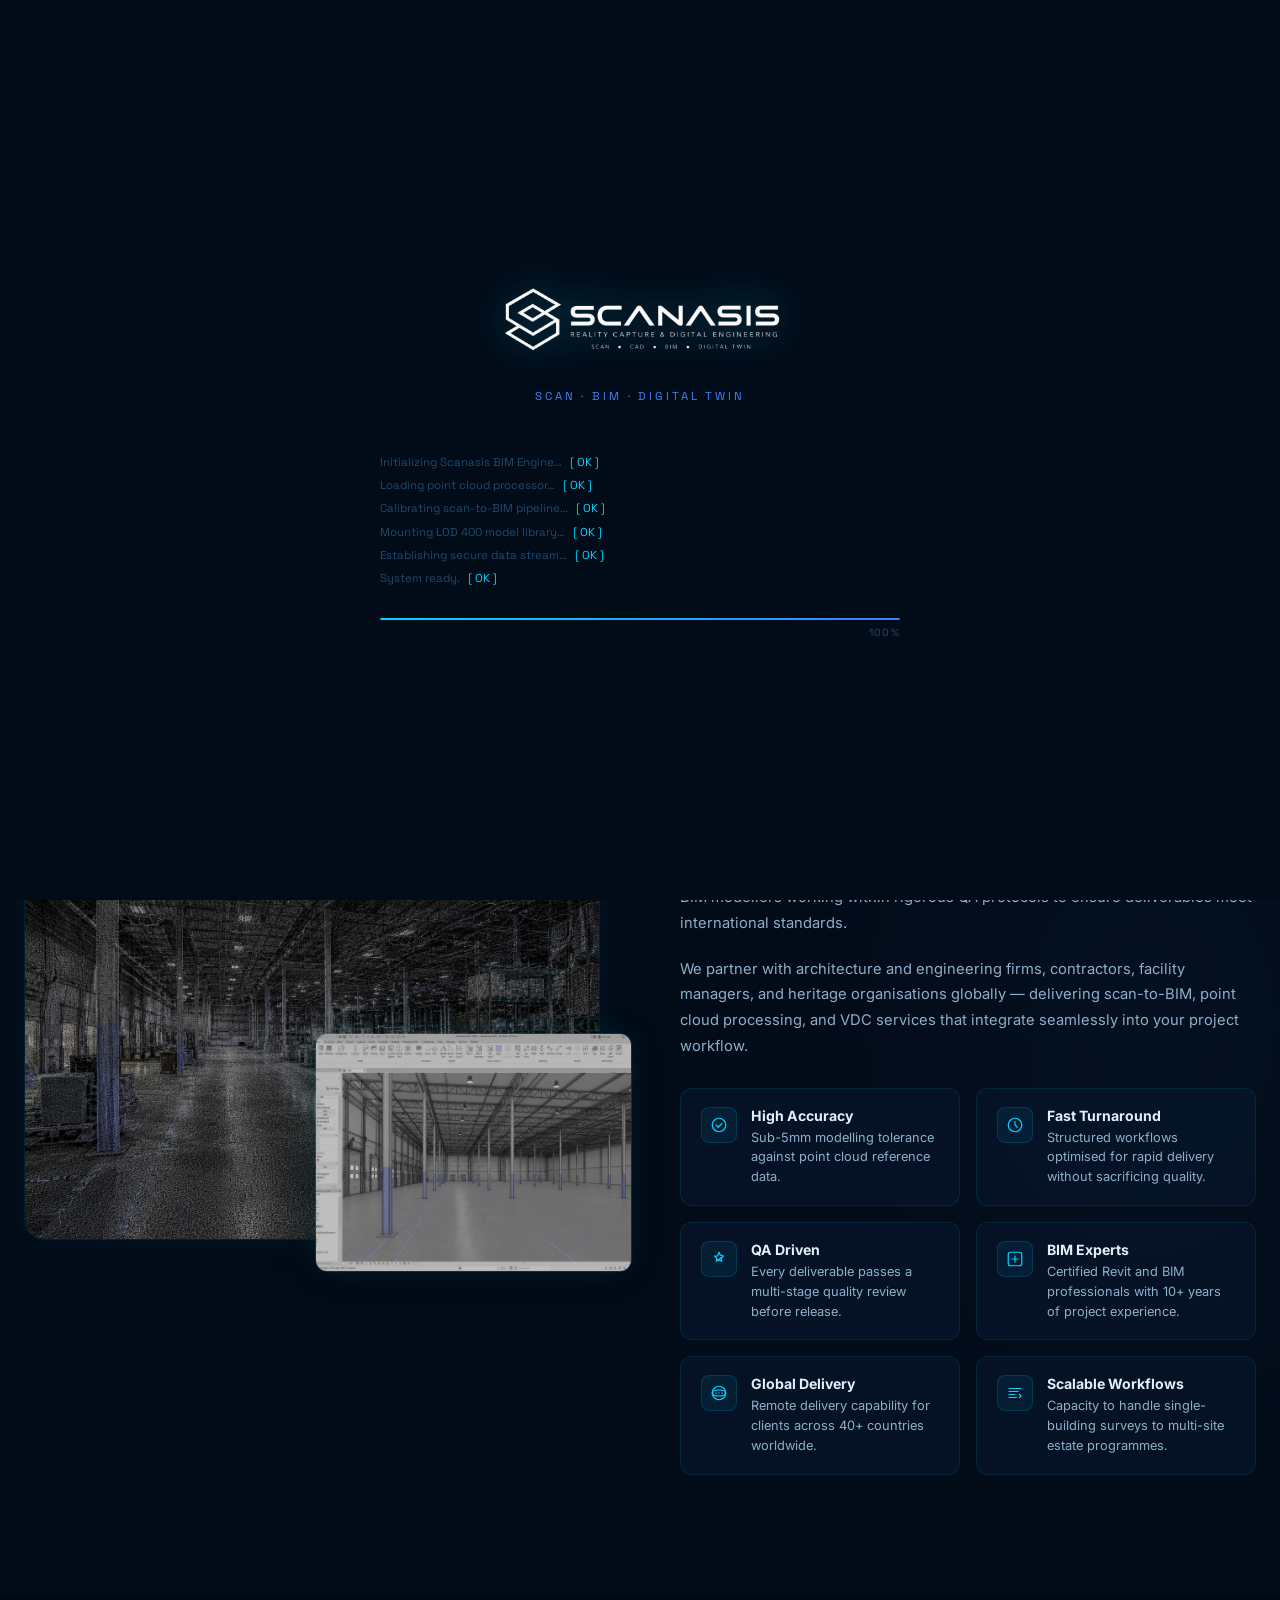
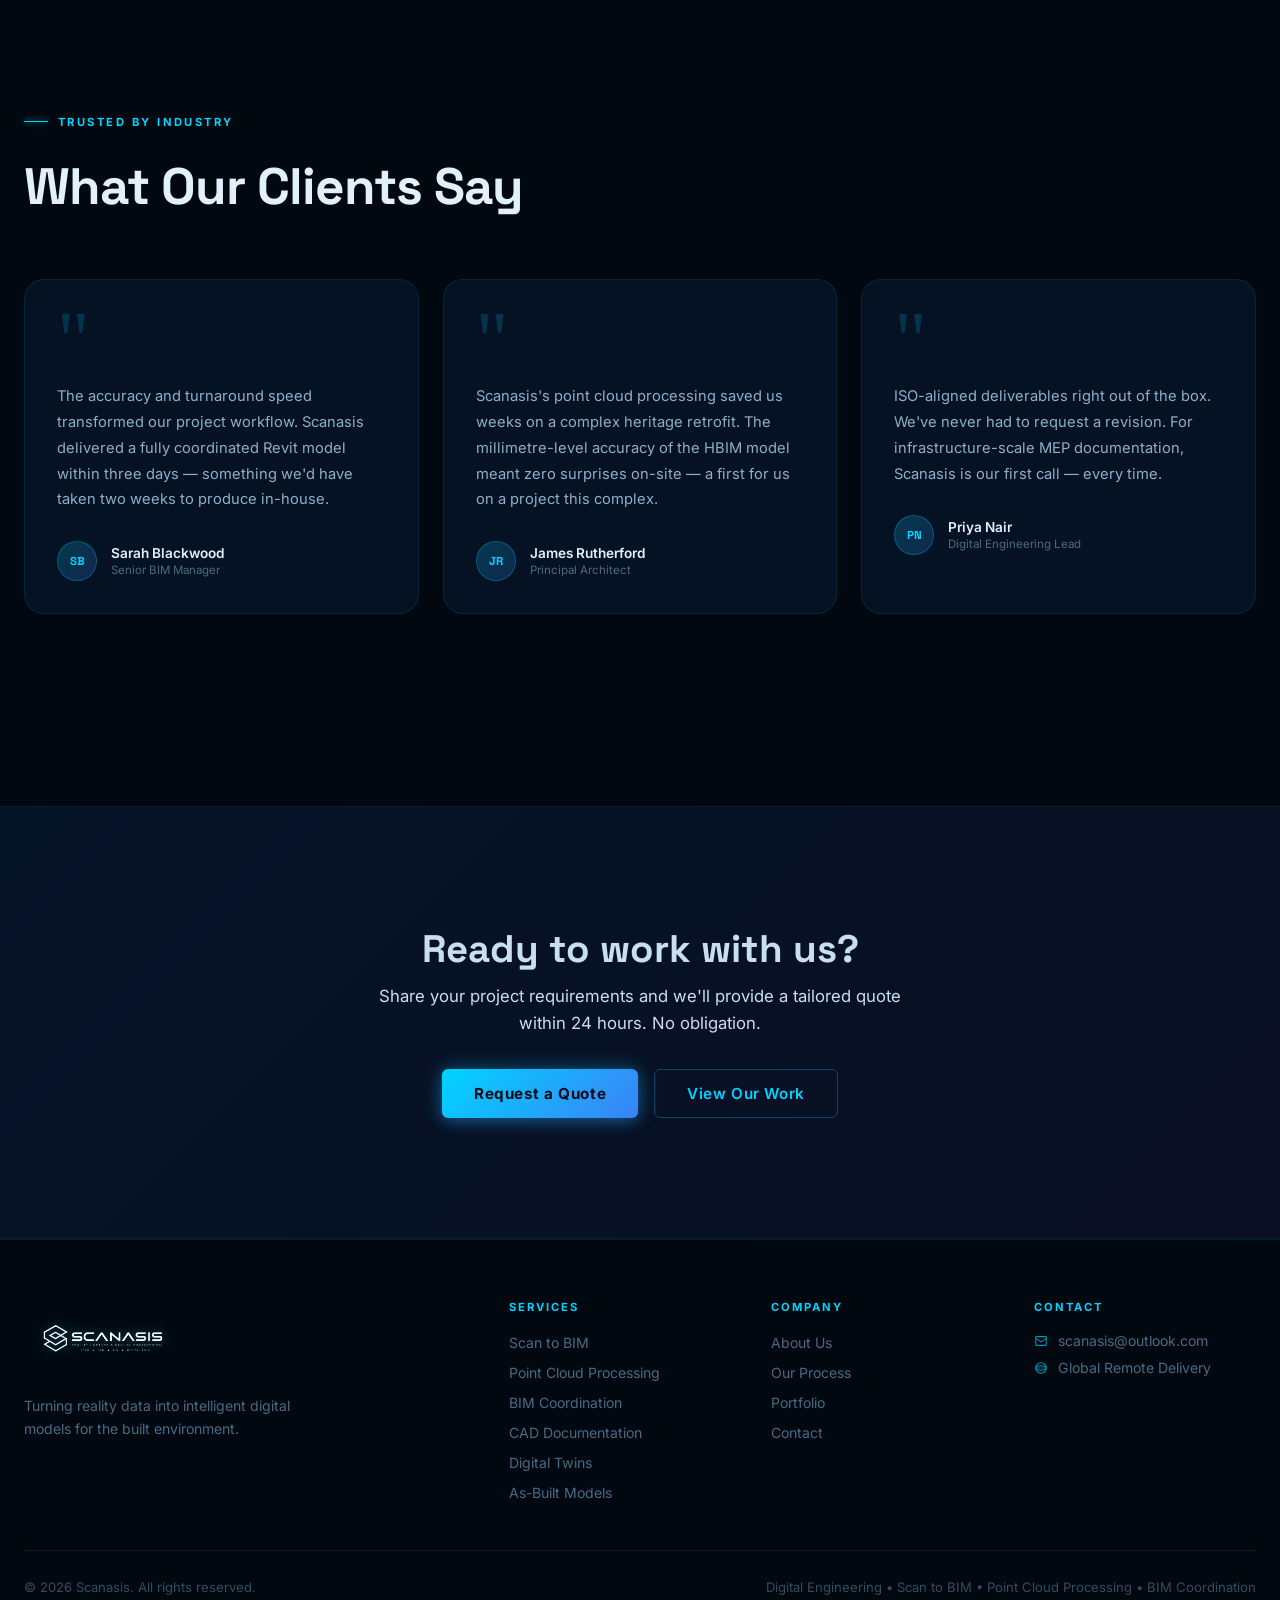
==== about.html @ 8cde8c89 "Add files via upload" ====
<!DOCTYPE html>
<html lang="en">
<head>
  <meta charset="UTF-8" />
  <meta name="viewport" content="width=device-width, initial-scale=1.0" />
  <title>Scanasis | About Us</title>
  <meta name="description" content="Learn about Scanasis — specialists in converting real-world conditions into intelligent digital models using structured BIM workflows and quality-controlled delivery." />
  <meta name="author" content="Scanasis" />
  <meta name="robots" content="index, follow" />
  <link rel="preconnect" href="https://fonts.googleapis.com" />
  <link rel="preconnect" href="https://fonts.gstatic.com" crossorigin />
  <link href="https://fonts.googleapis.com/css2?family=Inter:wght@300;400;500;600;700;800;900&family=Space+Grotesk:wght@400;500;600;700&display=swap" rel="stylesheet" />
  <link rel="stylesheet" href="style.css" />
  <link rel="icon" href="data:image/svg+xml,<svg xmlns='http://www.w3.org/2000/svg' viewBox='0 0 32 32'><rect width='32' height='32' rx='6' fill='%230c1929'/><text y='22' x='4' font-size='18' fill='%233b82f6'>S</text></svg>" />
</head>
<body>

  <nav class="nav" id="nav" role="navigation" aria-label="Main navigation">
    <div class="nav-inner">
      <a href="index.html" class="nav-logo" aria-label="Scanasis Home">
        <img src="assets/scanasis-logo.png" alt="Scanasis Logo" class="nav-logo-img" />
      </a>
      <ul class="nav-links" role="list">
        <li><a href="index.html" class="nav-link">Home</a></li>
        <li><a href="services.html" class="nav-link">Services</a></li>
        <li><a href="portfolio.html" class="nav-link">Portfolio</a></li>
        <li><a href="about.html" class="nav-link" aria-current="page">About</a></li>
        <li><a href="contact.html" class="nav-link">Contact</a></li>
      </ul>
      <a href="contact.html" class="nav-cta btn btn-primary">Request a Quote</a>
      <button class="nav-toggle" id="navToggle" aria-label="Toggle navigation" aria-expanded="false">
        <span class="hamburger-line"></span>
        <span class="hamburger-line"></span>
        <span class="hamburger-line"></span>
      </button>
    </div>
    <div class="nav-mobile" id="navMobile" aria-hidden="true">
      <ul role="list">
        <li><a href="index.html" class="nav-mobile-link">Home</a></li>
        <li><a href="services.html" class="nav-mobile-link">Services</a></li>
        <li><a href="portfolio.html" class="nav-mobile-link">Portfolio</a></li>
        <li><a href="about.html" class="nav-mobile-link">About</a></li>
        <li><a href="contact.html" class="nav-mobile-link">Contact</a></li>
      </ul>
      <a href="contact.html" class="btn btn-primary nav-mobile-cta">Request a Quote</a>
    </div>
  </nav>

  <section class="page-hero" aria-label="About page hero">
    <div class="container">
      <nav class="page-breadcrumb" aria-label="Breadcrumb">
        <a href="index.html">Home</a>
        <span class="page-breadcrumb-sep" aria-hidden="true">›</span>
        <span>About</span>
      </nav>
      <p class="page-hero-tag">Who We Are</p>
      <h1 class="page-hero-title">Specialists in Converting Reality into Intelligent Data</h1>
      <p class="page-hero-desc">Founded by digital engineering professionals committed to accuracy, quality, and precision BIM delivery at every scale.</p>
    </div>
  </section>

  <section id="about" class="section about-section" aria-label="About Scanasis">
    <div class="container about-container">
      <div class="about-visual reveal-left">
        <div class="about-img-primary-wrap">
          <img src="assets/bim-model.jpg" alt="BIM model created by Scanasis" class="about-img-primary" loading="lazy" />
        </div>
        <div class="about-img-secondary-wrap">
          <img src="assets/point-cloud.jpg" alt="Point cloud processing" class="about-img-secondary" loading="lazy" />
        </div>
        <div class="about-stat-badge">
          <span class="about-stat-num">ISO</span>
          <span class="about-stat-txt">19650 Aligned</span>
        </div>
      </div>

      <div class="about-content reveal-right">
        <p class="section-tag">Our Story</p>
        <h2 class="section-title about-title">Built on Precision, Driven by Quality</h2>
        <p class="about-lead">
          Scanasis specialises in converting real-world conditions into intelligent digital models using structured BIM workflows and quality-controlled delivery — from measured building surveys to full digital twin creation.
        </p>
        <p class="about-body">
          Founded by digital engineering professionals, we combine deep technical expertise with a relentless focus on accuracy. Every project is handled by trained BIM modellers working within rigorous QA protocols to ensure deliverables meet international standards.
        </p>
        <p class="about-body">
          We partner with architecture and engineering firms, contractors, facility managers, and heritage organisations globally — delivering scan-to-BIM, point cloud processing, and VDC services that integrate seamlessly into your project workflow.
        </p>

        <div class="why-grid">

          <div class="why-card reveal-card" data-delay="0">
            <div class="why-icon" aria-hidden="true">
              <svg viewBox="0 0 24 24" fill="none" xmlns="http://www.w3.org/2000/svg">
                <circle cx="12" cy="12" r="9" stroke="currentColor" stroke-width="1.6"/>
                <path d="M8 12l3 3 5-5" stroke="currentColor" stroke-width="1.6" stroke-linecap="round" stroke-linejoin="round"/>
              </svg>
            </div>
            <div>
              <h4 class="why-title">High Accuracy</h4>
              <p class="why-desc">Sub-5mm modelling tolerance against point cloud reference data.</p>
            </div>
          </div>

          <div class="why-card reveal-card" data-delay="60">
            <div class="why-icon" aria-hidden="true">
              <svg viewBox="0 0 24 24" fill="none" xmlns="http://www.w3.org/2000/svg">
                <circle cx="12" cy="12" r="9" stroke="currentColor" stroke-width="1.6"/>
                <path d="M12 7v5l3 3" stroke="currentColor" stroke-width="1.6" stroke-linecap="round"/>
              </svg>
            </div>
            <div>
              <h4 class="why-title">Fast Turnaround</h4>
              <p class="why-desc">Structured workflows optimised for rapid delivery without sacrificing quality.</p>
            </div>
          </div>

          <div class="why-card reveal-card" data-delay="120">
            <div class="why-icon" aria-hidden="true">
              <svg viewBox="0 0 24 24" fill="none" xmlns="http://www.w3.org/2000/svg">
                <path d="M9 12l2 2 4-4" stroke="currentColor" stroke-width="1.6" stroke-linecap="round" stroke-linejoin="round"/>
                <path d="M12 3l1.9 3.9L18 8l-3 2.9.7 4.1L12 13l-3.7 2 .7-4.1L6 8l4.1-.1L12 3z" stroke="currentColor" stroke-width="1.6" stroke-linejoin="round"/>
              </svg>
            </div>
            <div>
              <h4 class="why-title">QA Driven</h4>
              <p class="why-desc">Every deliverable passes a multi-stage quality review before release.</p>
            </div>
          </div>

          <div class="why-card reveal-card" data-delay="0">
            <div class="why-icon" aria-hidden="true">
              <svg viewBox="0 0 24 24" fill="none" xmlns="http://www.w3.org/2000/svg">
                <rect x="3" y="3" width="18" height="18" rx="3" stroke="currentColor" stroke-width="1.6"/>
                <path d="M8 12h8M12 8v8" stroke="currentColor" stroke-width="1.6" stroke-linecap="round"/>
              </svg>
            </div>
            <div>
              <h4 class="why-title">BIM Experts</h4>
              <p class="why-desc">Certified Revit and BIM professionals with 10+ years of project experience.</p>
            </div>
          </div>

          <div class="why-card reveal-card" data-delay="60">
            <div class="why-icon" aria-hidden="true">
              <svg viewBox="0 0 24 24" fill="none" xmlns="http://www.w3.org/2000/svg">
                <circle cx="12" cy="12" r="9" stroke="currentColor" stroke-width="1.6"/>
                <ellipse cx="12" cy="12" rx="9" ry="4" stroke="currentColor" stroke-width="1.6"/>
                <path d="M3 12h18" stroke="currentColor" stroke-width="1.6" stroke-dasharray="2 2"/>
              </svg>
            </div>
            <div>
              <h4 class="why-title">Global Delivery</h4>
              <p class="why-desc">Remote delivery capability for clients across 40+ countries worldwide.</p>
            </div>
          </div>

          <div class="why-card reveal-card" data-delay="120">
            <div class="why-icon" aria-hidden="true">
              <svg viewBox="0 0 24 24" fill="none" xmlns="http://www.w3.org/2000/svg">
                <path d="M4 6h16M4 10h12M4 14h8M4 18h10" stroke="currentColor" stroke-width="1.6" stroke-linecap="round"/>
                <path d="M18 14l2 2-2 2" stroke="currentColor" stroke-width="1.6" stroke-linecap="round" stroke-linejoin="round"/>
              </svg>
            </div>
            <div>
              <h4 class="why-title">Scalable Workflows</h4>
              <p class="why-desc">Capacity to handle single-building surveys to multi-site estate programmes.</p>
            </div>
          </div>

        </div>
      </div>
    </div>
  </section>

  <section class="section testimonials-section" aria-label="Client Testimonials">
    <div class="container">
      <div class="section-header reveal-up">
        <p class="section-tag">Trusted by Industry</p>
        <h2 class="section-title">What Our Clients Say</h2>
      </div>

      <div class="testimonials-wrap reveal-up" data-delay="80">
        <div class="testimonials-track" id="testimonialsTrack">

          <div class="tcard">
            <div class="tcard-quote" aria-hidden="true">"</div>
            <p class="tcard-text">The accuracy and turnaround speed transformed our project workflow. Scanasis delivered a fully coordinated Revit model within three days — something we'd have taken two weeks to produce in-house.</p>
            <div class="tcard-author">
              <div class="tcard-avatar">SB</div>
              <div>
                <p class="tcard-name">Sarah Blackwood</p>
                <p class="tcard-role">Senior BIM Manager</p>
              </div>
            </div>
          </div>

          <div class="tcard">
            <div class="tcard-quote" aria-hidden="true">"</div>
            <p class="tcard-text">Scanasis's point cloud processing saved us weeks on a complex heritage retrofit. The millimetre-level accuracy of the HBIM model meant zero surprises on-site — a first for us on a project this complex.</p>
            <div class="tcard-author">
              <div class="tcard-avatar">JR</div>
              <div>
                <p class="tcard-name">James Rutherford</p>
                <p class="tcard-role">Principal Architect</p>
              </div>
            </div>
          </div>

          <div class="tcard">
            <div class="tcard-quote" aria-hidden="true">"</div>
            <p class="tcard-text">ISO-aligned deliverables right out of the box. We've never had to request a revision. For infrastructure-scale MEP documentation, Scanasis is our first call — every time.</p>
            <div class="tcard-author">
              <div class="tcard-avatar">PN</div>
              <div>
                <p class="tcard-name">Priya Nair</p>
                <p class="tcard-role">Digital Engineering Lead</p>
              </div>
            </div>
          </div>

        </div>

        <div class="testimonials-nav" role="group" aria-label="Testimonial navigation">
          <button class="tcard-prev" id="tcardPrev" aria-label="Previous testimonial">
            <svg viewBox="0 0 24 24" fill="none" xmlns="http://www.w3.org/2000/svg" aria-hidden="true"><path d="M15 18l-6-6 6-6" stroke="currentColor" stroke-width="1.8" stroke-linecap="round"/></svg>
          </button>
          <div class="testimonials-dots">
            <button class="tdot active" data-i="0" aria-label="Testimonial 1"></button>
            <button class="tdot" data-i="1" aria-label="Testimonial 2"></button>
            <button class="tdot" data-i="2" aria-label="Testimonial 3"></button>
          </div>
          <button class="tcard-next" id="tcardNext" aria-label="Next testimonial">
            <svg viewBox="0 0 24 24" fill="none" xmlns="http://www.w3.org/2000/svg" aria-hidden="true"><path d="M9 18l6-6-6-6" stroke="currentColor" stroke-width="1.8" stroke-linecap="round"/></svg>
          </button>
        </div>
      </div>
    </div>
  </section>

  <section class="section cta-section" aria-label="Get in Touch">
    <div class="container">
      <div class="cta-content reveal-up">
        <h2 class="cta-headline">Ready to work with us?</h2>
        <p class="cta-sub">Share your project requirements and we'll provide a tailored quote within 24 hours. No obligation.</p>
        <div class="cta-actions">
          <a href="contact.html" class="btn btn-primary btn-lg">Request a Quote</a>
          <a href="portfolio.html" class="btn btn-ghost btn-lg">View Our Work</a>
        </div>
      </div>
    </div>
  </section>

  <footer class="footer" role="contentinfo">
    <div class="container footer-container">
      <div class="footer-top">
        <div class="footer-brand">
          <a href="index.html" class="footer-logo" aria-label="Scanasis Home">
            <img src="assets/scanasis-logo.png" alt="Scanasis" class="footer-logo-img" loading="lazy" />
          </a>
          <p class="footer-tagline">Turning reality data into intelligent digital models for the built environment.</p>
        </div>
        <div class="footer-col">
          <h4 class="footer-col-title">Services</h4>
          <ul class="footer-links" role="list">
            <li><a href="services.html" class="footer-link">Scan to BIM</a></li>
            <li><a href="services.html" class="footer-link">Point Cloud Processing</a></li>
            <li><a href="services.html" class="footer-link">BIM Coordination</a></li>
            <li><a href="services.html" class="footer-link">CAD Documentation</a></li>
            <li><a href="services.html" class="footer-link">Digital Twins</a></li>
            <li><a href="services.html" class="footer-link">As-Built Models</a></li>
          </ul>
        </div>
        <div class="footer-col">
          <h4 class="footer-col-title">Company</h4>
          <ul class="footer-links" role="list">
            <li><a href="about.html" class="footer-link">About Us</a></li>
            <li><a href="services.html" class="footer-link">Our Process</a></li>
            <li><a href="portfolio.html" class="footer-link">Portfolio</a></li>
            <li><a href="contact.html" class="footer-link">Contact</a></li>
          </ul>
        </div>
        <div class="footer-col">
          <h4 class="footer-col-title">Contact</h4>
          <ul class="footer-links footer-contact-list" role="list">
            <li>
              <svg viewBox="0 0 16 16" fill="none" xmlns="http://www.w3.org/2000/svg" aria-hidden="true">
                <path d="M2 4a1 1 0 011-1h10a1 1 0 011 1v8a1 1 0 01-1 1H3a1 1 0 01-1-1V4z" stroke="currentColor" stroke-width="1.2"/>
                <path d="M2 5l6 4 6-4" stroke="currentColor" stroke-width="1.2" stroke-linecap="round"/>
              </svg>
              <a href="mailto:scanasis@outlook.com" class="footer-link">scanasis@outlook.com</a>
            </li>
            <li>
              <svg viewBox="0 0 16 16" fill="none" xmlns="http://www.w3.org/2000/svg" aria-hidden="true">
                <circle cx="8" cy="8" r="6" stroke="currentColor" stroke-width="1.2"/>
                <ellipse cx="8" cy="8" rx="6" ry="2.5" stroke="currentColor" stroke-width="1.2"/>
                <path d="M2 8h12" stroke="currentColor" stroke-width="1.2" stroke-dasharray="1.5 1.5"/>
              </svg>
              Global Remote Delivery
            </li>
          </ul>
        </div>
      </div>
      <div class="footer-bottom">
        <p class="footer-copy">&copy; <span id="year"></span> Scanasis. All rights reserved.</p>
        <p class="footer-legal">Digital Engineering &bull; Scan to BIM &bull; Point Cloud Processing &bull; BIM Coordination</p>
      </div>
    </div>
  </footer>

  <script src="script.js"></script>
</body>
</html>
---- style.css ----
/* ================================================================
   SCANASIS — FUTURISTIC INTERFACE
   ================================================================ */

*, *::before, *::after { box-sizing: border-box; margin: 0; padding: 0; }

html { scroll-behavior: smooth; -webkit-font-smoothing: antialiased; cursor: none; }

body {
  font-family: 'Inter', system-ui, sans-serif;
  background: #020b18;
  color: #c8dff0;
  min-height: 100vh;
  overflow-x: hidden;
  cursor: none;
}

a, button { cursor: none; }

:root {
  --bg:          #020b18;
  --bg-deep:     #010810;
  --surface:     rgba(6, 20, 40, 0.85);
  --surface-2:   rgba(8, 28, 55, 0.7);
  --cyan:        #00d4ff;
  --cyan-dim:    rgba(0, 212, 255, 0.12);
  --cyan-glow:   rgba(0, 212, 255, 0.4);
  --blue:        #3b82f6;
  --blue-dim:    rgba(59, 130, 246, 0.15);
  --purple:      #a855f7;
  --text:        #e2f0fb;
  --text-soft:   #8fafc8;
  --muted:       #4a6a82;
  --line:        rgba(0, 212, 255, 0.1);
  --line-glow:   rgba(0, 212, 255, 0.3);
  --accent:      #00d4ff;
  --radius-sm:   6px;
  --radius:      12px;
  --radius-lg:   20px;
  --font-display: 'Space Grotesk', 'Inter', sans-serif;
  --font-body:    'Inter', system-ui, sans-serif;
  --nav-h:       72px;
  --section-v:   120px;
  --container:   1280px;
  --duration:    0.6s;
  --ease-out:    cubic-bezier(0.16, 1, 0.3, 1);
  --ease-spring: cubic-bezier(0.34, 1.56, 0.64, 1);
}

/* ─── CUSTOM CURSOR ─────────────────────────────────────────── */
#cursor-dot {
  position: fixed;
  top: 0; left: 0;
  width: 6px; height: 6px;
  background: var(--cyan);
  border-radius: 50%;
  pointer-events: none;
  z-index: 99999;
  transform: translate(-50%, -50%);
  box-shadow: 0 0 8px var(--cyan), 0 0 20px var(--cyan-glow);
  transition: width 0.2s, height 0.2s;
}

#cursor-ring {
  position: fixed;
  top: 0; left: 0;
  width: 36px; height: 36px;
  border: 1.5px solid rgba(0, 212, 255, 0.5);
  border-radius: 50%;
  pointer-events: none;
  z-index: 99998;
  transform: translate(-50%, -50%);
  transition: width 0.35s var(--ease-spring), height 0.35s var(--ease-spring), border-color 0.3s, background 0.3s;
}

body.cursor-hover #cursor-dot { width: 10px; height: 10px; }
body.cursor-hover #cursor-ring {
  width: 56px; height: 56px;
  border-color: var(--cyan);
  background: rgba(0,212,255,0.04);
}
body.cursor-click #cursor-ring { width: 24px; height: 24px; border-color: var(--cyan); }

/* ─── SCANLINES ─────────────────────────────────────────────── */
#scanlines {
  position: fixed;
  inset: 0;
  pointer-events: none;
  z-index: 9997;
  background: repeating-linear-gradient(0deg, transparent, transparent 2px, rgba(0,0,0,0.03) 2px, rgba(0,0,0,0.03) 4px);
  opacity: 0.6;
}

/* ─── GLOBAL BG CANVAS ──────────────────────────────────────── */
#bg-canvas {
  position: fixed;
  inset: 0;
  pointer-events: none;
  z-index: 0;
}

/* ─── CONTAINER ─────────────────────────────────────────────── */
.container {
  width: min(var(--container), 100% - 48px);
  margin-inline: auto;
  position: relative;
  z-index: 1;
}

/* ─── TYPOGRAPHY ────────────────────────────────────────────── */
.section-tag {
  font-size: 0.7rem;
  font-weight: 700;
  letter-spacing: 0.22em;
  text-transform: uppercase;
  color: var(--cyan);
  margin-bottom: 14px;
  display: flex;
  align-items: center;
  gap: 10px;
}

.section-tag::before {
  content: '';
  display: block;
  width: 24px; height: 1px;
  background: var(--cyan);
  box-shadow: 0 0 6px var(--cyan);
}

.section-title {
  font-family: var(--font-display);
  font-size: clamp(2rem, 4vw, 3.2rem);
  font-weight: 700;
  line-height: 1.1;
  color: var(--text);
  letter-spacing: -0.02em;
}

.section-desc {
  font-size: 1.05rem;
  color: var(--text-soft);
  line-height: 1.7;
  max-width: 600px;
}

.section-header {
  display: flex;
  flex-direction: column;
  gap: 16px;
  margin-bottom: 64px;
}

.gradient-text {
  background: linear-gradient(135deg, var(--cyan) 0%, var(--blue) 50%, var(--purple) 100%);
  -webkit-background-clip: text;
  -webkit-text-fill-color: transparent;
  background-clip: text;
  display: inline-block;
}

/* ─── BUTTONS ───────────────────────────────────────────────── */
.btn {
  display: inline-flex;
  align-items: center;
  gap: 8px;
  font-family: var(--font-body);
  font-size: 0.9rem;
  font-weight: 600;
  letter-spacing: 0.04em;
  border-radius: 6px;
  text-decoration: none;
  border: none;
  padding: 12px 24px;
  position: relative;
  overflow: hidden;
  transition: transform 0.2s var(--ease-spring), box-shadow 0.3s;
  will-change: transform;
}

.btn-lg { padding: 14px 32px; font-size: 0.95rem; }

.btn-primary {
  background: linear-gradient(135deg, var(--cyan) 0%, var(--blue) 100%);
  color: #020b18;
  font-weight: 700;
  box-shadow: 0 0 20px rgba(0,212,255,0.3), 0 4px 15px rgba(59,130,246,0.3);
}

.btn-primary:hover {
  box-shadow: 0 0 40px rgba(0,212,255,0.5), 0 8px 30px rgba(59,130,246,0.4);
  transform: translateY(-2px);
}

.btn-ghost {
  background: transparent;
  color: var(--cyan);
  border: 1px solid rgba(0,212,255,0.3);
}

.btn-ghost:hover {
  border-color: var(--cyan);
  box-shadow: 0 0 20px rgba(0,212,255,0.15), inset 0 0 20px rgba(0,212,255,0.05);
  transform: translateY(-2px);
}

.btn-icon {
  width: 16px; height: 16px;
  transition: transform 0.3s var(--ease-spring);
  flex-shrink: 0;
}
.btn:hover .btn-icon { transform: translateX(4px); }

/* ─── SECTION BASE ──────────────────────────────────────────── */
.section { padding-block: var(--section-v); position: relative; }

/* ─── NAVIGATION ────────────────────────────────────────────── */
.nav {
  position: fixed;
  top: 0; left: 0; right: 0;
  z-index: 1000;
  height: var(--nav-h);
  transition: background 0.4s, backdrop-filter 0.4s, border-color 0.4s;
  border-bottom: 1px solid transparent;
}

.nav.scrolled {
  background: rgba(2, 11, 24, 0.92);
  backdrop-filter: blur(20px) saturate(180%);
  border-bottom-color: var(--line);
  box-shadow: 0 0 30px rgba(0,212,255,0.04);
}

.nav-inner {
  display: flex;
  align-items: center;
  height: 100%;
  gap: 40px;
  padding-inline: 32px;
}

.nav-logo {
  display: flex;
  align-items: center;
  gap: 10px;
  text-decoration: none;
  flex-shrink: 0;
}

.nav-logo-img {
  width: 132px; height: 60px; object-fit: contain;
  filter: drop-shadow(0 0 8px var(--cyan-glow));
}

.nav-logo-text {
  font-family: var(--font-display);
  font-size: 1.15rem;
  font-weight: 700;
  color: var(--text);
  letter-spacing: 0.05em;
}

.nav-links { display: flex; list-style: none; gap: 4px; margin-left: auto; }

.nav-link {
  font-size: 0.85rem;
  font-weight: 500;
  color: var(--text-soft);
  text-decoration: none;
  padding: 6px 14px;
  border-radius: 4px;
  transition: color 0.2s;
  letter-spacing: 0.05em;
  position: relative;
}

.nav-link::after {
  content: '';
  position: absolute;
  bottom: 2px; left: 50%; right: 50%;
  height: 1px;
  background: var(--cyan);
  box-shadow: 0 0 6px var(--cyan);
  transition: left 0.3s var(--ease-out), right 0.3s var(--ease-out);
}

.nav-link:hover { color: var(--cyan); }
.nav-link:hover::after { left: 14px; right: 14px; }

.nav-cta { margin-left: 8px; }

.nav-toggle {
  display: none;
  flex-direction: column;
  gap: 5px;
  background: none;
  border: none;
  padding: 8px;
  margin-left: auto;
}

.hamburger-line {
  display: block;
  width: 22px; height: 2px;
  background: var(--cyan);
  box-shadow: 0 0 6px var(--cyan-glow);
  border-radius: 2px;
  transition: transform 0.3s, opacity 0.3s;
}

.nav-mobile {
  display: none;
  background: rgba(2,11,24,0.97);
  backdrop-filter: blur(20px);
  border-bottom: 1px solid var(--line);
  padding: 20px 32px;
}

.nav-mobile ul { list-style: none; display: flex; flex-direction: column; gap: 4px; }

.nav-mobile-link {
  display: block;
  padding: 12px 16px;
  color: var(--text-soft);
  text-decoration: none;
  font-size: 0.95rem;
  border-radius: 6px;
  transition: color 0.2s, background 0.2s;
}

.nav-mobile-link:hover { color: var(--cyan); background: var(--cyan-dim); }
.nav-mobile-cta { width: 100%; justify-content: center; margin-top: 12px; }

/* ─── HERO ──────────────────────────────────────────────────── */
.hero {
  min-height: 100vh;
  display: flex;
  align-items: center;
  position: relative;
  overflow: hidden;
  padding-top: var(--nav-h);
}

.hero-bg {
  position: absolute;
  inset: -10%;
  background-image: url('assets/bim-hero.jpg');
  background-size: cover;
  background-position: center;
  will-change: transform;
  transform-origin: center center;
}

.hero-overlay {
  position: absolute;
  inset: 0;
  background:
    radial-gradient(ellipse 80% 60% at 60% 40%, rgba(0,212,255,0.05) 0%, transparent 70%),
    linear-gradient(160deg, rgba(2,11,24,0.8) 0%, rgba(2,11,24,0.55) 40%, rgba(2,11,24,0.88) 100%);
}

.hero-grid {
  position: absolute;
  inset: 0;
  background-image:
    linear-gradient(rgba(0,212,255,0.05) 1px, transparent 1px),
    linear-gradient(90deg, rgba(0,212,255,0.05) 1px, transparent 1px);
  background-size: 60px 60px;
  mask-image: radial-gradient(ellipse 100% 80% at 50% 50%, black 40%, transparent 100%);
  animation: gridPulse 5s ease-in-out infinite;
}

@keyframes gridPulse {
  0%, 100% { opacity: 0.4; }
  50% { opacity: 0.9; }
}

.hero-container {
  position: relative;
  z-index: 2;
  padding-block: 80px;
  max-width: 800px;
}

.hero-badge {
  display: inline-flex;
  align-items: center;
  gap: 8px;
  font-size: 0.72rem;
  font-weight: 700;
  letter-spacing: 0.18em;
  text-transform: uppercase;
  color: var(--cyan);
  border: 1px solid rgba(0,212,255,0.3);
  border-radius: 100px;
  padding: 6px 16px;
  background: rgba(0,212,255,0.05);
  backdrop-filter: blur(8px);
  margin-bottom: 28px;
}

.badge-dot {
  width: 6px; height: 6px;
  background: var(--cyan);
  border-radius: 50%;
  box-shadow: 0 0 8px var(--cyan);
  animation: badgePulse 2s ease-in-out infinite;
}

@keyframes badgePulse {
  0%, 100% { opacity: 1; transform: scale(1); }
  50% { opacity: 0.4; transform: scale(0.7); }
}

.hero-headline {
  font-family: var(--font-display);
  font-size: clamp(2.8rem, 6vw, 5rem);
  font-weight: 800;
  line-height: 1.05;
  letter-spacing: -0.03em;
  color: var(--text);
  margin-bottom: 24px;
}

.hero-sub {
  font-size: 1.1rem;
  color: var(--text-soft);
  line-height: 1.7;
  max-width: 560px;
  margin-bottom: 40px;
}

.hero-ctas { display: flex; gap: 16px; flex-wrap: wrap; margin-bottom: 64px; }

.hero-stats { display: flex; gap: 40px; align-items: center; }

.hero-stat { display: flex; flex-direction: column; gap: 4px; }

.stat-number {
  font-family: var(--font-display);
  font-size: 2rem;
  font-weight: 800;
  color: var(--cyan);
  text-shadow: 0 0 20px var(--cyan-glow);
  letter-spacing: -0.02em;
}

.stat-label {
  font-size: 0.75rem;
  color: var(--text-soft);
  letter-spacing: 0.1em;
  text-transform: uppercase;
}

.hero-stat-divider {
  width: 1px; height: 40px;
  background: linear-gradient(to bottom, transparent, var(--line-glow), transparent);
}

.scroll-indicator { position: absolute; bottom: 40px; left: 50%; transform: translateX(-50%); z-index: 2; }

.scroll-line {
  display: block;
  width: 1px; height: 60px;
  background: linear-gradient(to bottom, var(--cyan), transparent);
  margin: 0 auto;
  animation: scrollPulse 2s ease-in-out infinite;
}

@keyframes scrollPulse {
  0% { opacity: 0; transform: scaleY(0); transform-origin: top; }
  50% { opacity: 1; transform: scaleY(1); }
  100% { opacity: 0; transform: scaleY(1); transform-origin: bottom; }
}

/* ─── SERVICES ──────────────────────────────────────────────── */
.services-section { background: var(--bg); }

.services-section::before {
  content: '';
  position: absolute;
  inset: 0;
  background-image:
    linear-gradient(rgba(0,212,255,0.025) 1px, transparent 1px),
    linear-gradient(90deg, rgba(0,212,255,0.025) 1px, transparent 1px);
  background-size: 40px 40px;
  pointer-events: none;
}

.services-grid {
  display: grid;
  grid-template-columns: repeat(3, 1fr);
  gap: 20px;
}

/* ── Image Tile Card ── */
.service-card {
  position: relative;
  overflow: hidden;
  border-radius: var(--radius-lg);
  min-height: 300px;
  border: 1px solid rgba(0,212,255,0.1);
  transition: border-color 0.4s, box-shadow 0.4s;
  cursor: none;
}

.service-card:hover {
  border-color: rgba(0,212,255,0.35);
  box-shadow: 0 0 40px rgba(0,212,255,0.12), 0 16px 48px rgba(0,0,0,0.5);
}

/* Photo background layer */
.tile-img-bg {
  position: absolute;
  inset: 0;
  background-image: var(--tile-img);
  background-size: cover;
  background-position: center;
  transition: transform 0.8s var(--ease-out), filter 0.6s;
  filter: brightness(0.45) saturate(0.6) hue-rotate(170deg);
}

.service-card:hover .tile-img-bg {
  transform: scale(1.07);
  filter: brightness(0.6) saturate(0.85) hue-rotate(170deg);
}

/* Gradient overlay — deep at bottom, fades to transparent at top */
.tile-overlay {
  position: absolute;
  inset: 0;
  background:
    linear-gradient(to top,
      rgba(2,11,24,0.98) 0%,
      rgba(2,11,24,0.75) 38%,
      rgba(2,11,24,0.25) 68%,
      rgba(2,11,24,0.05) 100%);
  z-index: 1;
}

/* Cyan edge glow on hover */
.tile-overlay::after {
  content: '';
  position: absolute;
  inset: 0;
  opacity: 0;
  border-radius: inherit;
  background: radial-gradient(circle at var(--mx,50%) var(--my,50%), rgba(0,212,255,0.1), transparent 60%);
  transition: opacity 0.4s;
}

.service-card:hover .tile-overlay::after { opacity: 1; }

/* Card content sits above overlay */
.service-card-inner {
  position: relative;
  z-index: 2;
  padding: 28px 28px 28px;
  height: 100%;
  min-height: 300px;
  display: flex;
  flex-direction: column;
  justify-content: space-between;
}

/* Icon at the top */
.service-tile-top { display: flex; align-items: flex-start; }

/* Title + reveal at the bottom */
.service-tile-bottom { display: flex; flex-direction: column; gap: 10px; }

.service-icon-wrap {
  width: 46px; height: 46px;
  border-radius: 10px;
  background: rgba(2,11,24,0.6);
  border: 1px solid rgba(0,212,255,0.3);
  backdrop-filter: blur(8px);
  display: flex;
  align-items: center;
  justify-content: center;
  transition: background 0.3s, border-color 0.3s, box-shadow 0.3s;
  flex-shrink: 0;
}

.service-card:hover .service-icon-wrap {
  background: rgba(0,212,255,0.15);
  border-color: var(--cyan);
  box-shadow: 0 0 20px rgba(0,212,255,0.3);
}

.service-icon {
  width: 24px; height: 24px;
  color: var(--cyan);
  transition: transform 0.4s var(--ease-spring);
}

.service-card:hover .service-icon { transform: scale(1.15) rotate(5deg); }

.service-title {
  font-family: var(--font-display);
  font-size: 1.08rem;
  font-weight: 700;
  color: #fff;
  text-shadow: 0 2px 12px rgba(0,0,0,0.8);
  transition: color 0.3s;
  line-height: 1.25;
}

.service-card:hover .service-title { color: var(--cyan); }

/* Description + tags slide up on hover */
.service-tile-reveal {
  overflow: hidden;
  max-height: 0;
  opacity: 0;
  transition: max-height 0.45s var(--ease-out), opacity 0.35s ease;
  display: flex;
  flex-direction: column;
  gap: 10px;
}

.service-card:hover .service-tile-reveal {
  max-height: 180px;
  opacity: 1;
}

.service-desc {
  font-size: 0.84rem;
  color: rgba(200,224,240,0.88);
  line-height: 1.65;
}

.service-tags { display: flex; gap: 7px; flex-wrap: wrap; }

.tag {
  font-size: 0.68rem;
  font-weight: 600;
  letter-spacing: 0.08em;
  padding: 3px 10px;
  border-radius: 100px;
  border: 1px solid rgba(0,212,255,0.3);
  color: var(--cyan);
  background: rgba(0,212,255,0.08);
  backdrop-filter: blur(4px);
  transition: background 0.3s, border-color 0.3s;
}

.service-card:hover .tag {
  border-color: rgba(0,212,255,0.5);
  background: rgba(0,212,255,0.15);
}

/* Wide VDC card spans full width */
.service-card-wide {
  grid-column: 1 / -1;
  min-height: 220px;
}

.service-card-wide .service-card-inner {
  flex-direction: row;
  align-items: center;
  gap: 40px;
  min-height: 220px;
}

.service-card-wide .service-tile-bottom {
  flex: 1;
}

.service-card-wide .service-tile-reveal {
  max-height: none;
  opacity: 1;
}

.service-card-wide .service-title {
  font-size: 1.3rem;
}

.service-vdc-content { flex: 1; }

/* ─── PROCESS ───────────────────────────────────────────────── */
.process-section { position: relative; overflow: hidden; }

.process-bg-img {
  position: absolute;
  inset: 0;
  background-image: url('assets/about-bg.jpg');
  background-size: cover;
  background-position: center;
  filter: brightness(0.12) saturate(0.3) hue-rotate(185deg);
}

.process-overlay {
  position: absolute;
  inset: 0;
  background:
    radial-gradient(ellipse 60% 80% at 10% 50%, rgba(0,212,255,0.07) 0%, transparent 60%),
    linear-gradient(160deg, rgba(2,11,24,0.94) 0%, rgba(2,11,24,0.82) 50%, rgba(2,11,24,0.96) 100%);
}

.process-container { position: relative; z-index: 1; }

.section-tag-light { color: var(--cyan); }
.section-title-light { color: var(--text); }
.section-desc-light { color: var(--text-soft); }

.process-steps { display: flex; flex-direction: column; gap: 0; max-width: 800px; }

.process-step {
  display: grid;
  grid-template-columns: 64px 2px 1fr;
  gap: 0 28px;
  position: relative;
}

.step-number-wrap {
  display: flex;
  align-items: flex-start;
  justify-content: flex-end;
  padding-top: 4px;
}

.step-number {
  font-family: var(--font-display);
  font-size: 0.72rem;
  font-weight: 800;
  color: var(--cyan);
  letter-spacing: 0.1em;
  text-shadow: 0 0 10px var(--cyan-glow);
  width: 36px; height: 36px;
  border-radius: 50%;
  border: 1px solid rgba(0,212,255,0.3);
  display: flex;
  align-items: center;
  justify-content: center;
  background: rgba(0,212,255,0.06);
  transition: background 0.3s, border-color 0.3s, box-shadow 0.3s;
  flex-shrink: 0;
}

.process-step:hover .step-number {
  background: rgba(0,212,255,0.15);
  border-color: var(--cyan);
  box-shadow: 0 0 20px rgba(0,212,255,0.35);
}

.step-connector {
  width: 2px;
  background: linear-gradient(to bottom, rgba(0,212,255,0.3), rgba(0,212,255,0.04));
  min-height: 100%;
}

.process-step-last .step-connector { background: none; }

.step-content { padding-bottom: 48px; padding-top: 4px; }

.step-title {
  font-family: var(--font-display);
  font-size: 1.1rem;
  font-weight: 700;
  color: var(--text);
  margin-bottom: 10px;
  transition: color 0.3s;
}

.process-step:hover .step-title { color: var(--cyan); }

.step-desc {
  font-size: 0.9rem;
  color: var(--text-soft);
  line-height: 1.7;
  margin-bottom: 14px;
}

.step-formats { list-style: none; display: flex; flex-direction: column; gap: 4px; }

.step-formats li {
  font-size: 0.78rem;
  color: var(--muted);
  letter-spacing: 0.06em;
  position: relative;
  padding-left: 14px;
}

.step-formats li::before { content: '›'; position: absolute; left: 0; color: var(--cyan); }

/* ─── INDUSTRIES ────────────────────────────────────────────── */
.industries-section { background: var(--bg-deep); position: relative; }

.industries-section::before {
  content: '';
  position: absolute;
  inset: 0;
  background: radial-gradient(ellipse 70% 50% at 50% 0%, rgba(0,212,255,0.04), transparent 70%);
  pointer-events: none;
}

.industries-feature {
  position: relative;
  border-radius: var(--radius-lg);
  overflow: hidden;
  margin-bottom: 48px;
  border: 1px solid var(--line);
  box-shadow: 0 0 40px rgba(0,212,255,0.04);
  transition: box-shadow 0.4s, border-color 0.4s;
}

.industries-feature:hover {
  border-color: rgba(0,212,255,0.2);
  box-shadow: 0 0 60px rgba(0,212,255,0.1);
}

.industries-img {
  width: 100%;
  aspect-ratio: 21/6;
  object-fit: cover;
  display: block;
  filter: saturate(0.4) brightness(0.65) hue-rotate(185deg);
  transition: filter 0.5s, transform 0.6s;
}

.industries-feature:hover .industries-img {
  filter: saturate(0.6) brightness(0.8) hue-rotate(185deg);
  transform: scale(1.025);
}

.industries-img-overlay {
  position: absolute;
  inset: 0;
  background: linear-gradient(to right, rgba(2,11,24,0.5) 0%, transparent 25%, transparent 75%, rgba(2,11,24,0.5) 100%);
  pointer-events: none;
}

.industries-grid {
  display: grid;
  grid-template-columns: repeat(4, 1fr);
  gap: 20px;
}

/* ── Industry Image Tile ── */
.industry-card {
  position: relative;
  overflow: hidden;
  border-radius: var(--radius);
  min-height: 230px;
  border: 1px solid rgba(0,212,255,0.1);
  transition: border-color 0.4s, box-shadow 0.4s, transform 0.35s var(--ease-out);
  cursor: none;
}

.industry-card:hover {
  border-color: rgba(0,212,255,0.35);
  box-shadow: 0 0 36px rgba(0,212,255,0.12), 0 14px 40px rgba(0,0,0,0.55);
  transform: translateY(-5px);
}

/* Trigger shared tile-img-bg zoom on hover */
.industry-card:hover .tile-img-bg {
  transform: scale(1.08);
  filter: brightness(0.6) saturate(0.85) hue-rotate(170deg);
}

.industry-card:hover .tile-overlay::after { opacity: 1; }

/* Inner layout identical to service tiles */
.industry-card .service-card-inner {
  min-height: 230px;
}

.industry-icon {
  width: 42px; height: 42px;
  border-radius: 10px;
  background: rgba(2,11,24,0.6);
  border: 1px solid rgba(0,212,255,0.3);
  backdrop-filter: blur(8px);
  display: flex;
  align-items: center;
  justify-content: center;
  color: var(--cyan);
  transition: all 0.3s;
  flex-shrink: 0;
}

.industry-card:hover .industry-icon {
  background: rgba(0,212,255,0.15);
  border-color: var(--cyan);
  box-shadow: 0 0 15px rgba(0,212,255,0.3);
}

.industry-icon svg { width: 20px; height: 20px; }

.industry-name {
  font-family: var(--font-display);
  font-size: 1rem;
  font-weight: 700;
  color: #fff;
  text-shadow: 0 2px 12px rgba(0,0,0,0.8);
  transition: color 0.3s;
  line-height: 1.25;
}

.industry-card:hover .industry-name { color: var(--cyan); }

.industry-desc {
  font-size: 0.8rem;
  color: rgba(200,224,240,0.85);
  line-height: 1.6;
}

/* ─── ABOUT ─────────────────────────────────────────────────── */
.about-section { background: var(--bg); position: relative; }

.about-section::before {
  content: '';
  position: absolute;
  right: 0; top: 0; bottom: 0;
  width: 50%;
  background: radial-gradient(ellipse 80% 60% at 80% 50%, rgba(59,130,246,0.04), transparent 70%);
  pointer-events: none;
}

.about-container {
  display: grid;
  grid-template-columns: 1fr 1fr;
  gap: 80px;
  align-items: center;
}

.about-visual { position: relative; }

.about-img-primary-wrap {
  border-radius: var(--radius-lg);
  overflow: hidden;
  border: 1px solid var(--line);
  position: relative;
  box-shadow: 0 0 40px rgba(0,212,255,0.05);
  transition: box-shadow 0.4s, border-color 0.4s;
}

.about-img-primary-wrap:hover {
  border-color: rgba(0,212,255,0.2);
  box-shadow: 0 0 60px rgba(0,212,255,0.1);
}

.about-img-primary {
  width: 100%;
  aspect-ratio: 4/3;
  object-fit: cover;
  display: block;
  filter: saturate(0.55) brightness(0.8) hue-rotate(185deg);
  transition: filter 0.5s, transform 0.5s;
}

.about-img-primary-wrap:hover .about-img-primary {
  filter: saturate(0.75) brightness(0.95) hue-rotate(185deg);
  transform: scale(1.03);
}

.about-img-secondary-wrap {
  position: absolute;
  bottom: -32px; right: -32px;
  width: 55%;
  border-radius: var(--radius);
  overflow: hidden;
  border: 1px solid rgba(0,212,255,0.2);
  box-shadow: 0 0 30px rgba(0,212,255,0.1), 0 16px 40px rgba(0,0,0,0.4);
  transition: all 0.4s;
}

.about-img-secondary-wrap:hover {
  border-color: var(--cyan);
  box-shadow: 0 0 50px rgba(0,212,255,0.2), 0 16px 60px rgba(0,0,0,0.5);
  transform: scale(1.03);
}

.about-img-secondary {
  width: 100%;
  aspect-ratio: 4/3;
  object-fit: cover;
  display: block;
  filter: saturate(0.45) brightness(0.75) hue-rotate(185deg);
}

.about-stat-badge {
  position: absolute;
  top: -20px; left: -20px;
  background: linear-gradient(135deg, rgba(0,212,255,0.14), rgba(59,130,246,0.08));
  border: 1px solid rgba(0,212,255,0.3);
  border-radius: 10px;
  padding: 14px 20px;
  display: flex;
  flex-direction: column;
  gap: 2px;
  backdrop-filter: blur(10px);
  box-shadow: 0 0 20px rgba(0,212,255,0.1);
}

.about-stat-num {
  font-family: var(--font-display);
  font-size: 1.4rem;
  font-weight: 800;
  color: var(--cyan);
  text-shadow: 0 0 10px var(--cyan-glow);
}

.about-stat-txt {
  font-size: 0.72rem;
  font-weight: 600;
  color: var(--text-soft);
  letter-spacing: 0.08em;
}

.about-content { display: flex; flex-direction: column; gap: 20px; }

.about-title { font-size: clamp(1.8rem, 3vw, 2.6rem); line-height: 1.15; }

.about-lead { font-size: 1.05rem; color: var(--text); line-height: 1.7; }

.about-body { font-size: 0.92rem; color: var(--text-soft); line-height: 1.75; }

.why-grid {
  display: grid;
  grid-template-columns: 1fr 1fr;
  gap: 16px;
  margin-top: 8px;
}

.why-card {
  display: flex;
  gap: 14px;
  align-items: flex-start;
  background: var(--surface);
  border: 1px solid var(--line);
  border-radius: var(--radius);
  padding: 18px 20px;
  transition: all 0.3s;
}

.why-card:hover {
  border-color: rgba(0,212,255,0.28);
  background: rgba(0,212,255,0.04);
  box-shadow: 0 0 20px rgba(0,212,255,0.06);
  transform: translateY(-3px);
}

.why-icon {
  width: 36px; height: 36px;
  flex-shrink: 0;
  border-radius: 8px;
  background: rgba(0,212,255,0.07);
  border: 1px solid rgba(0,212,255,0.14);
  display: flex;
  align-items: center;
  justify-content: center;
  color: var(--cyan);
  transition: all 0.3s;
}

.why-card:hover .why-icon {
  background: rgba(0,212,255,0.14);
  border-color: var(--cyan);
  box-shadow: 0 0 12px rgba(0,212,255,0.2);
}

.why-icon svg { width: 18px; height: 18px; }

.why-title {
  font-size: 0.88rem;
  font-weight: 700;
  color: var(--text);
  margin-bottom: 4px;
  transition: color 0.3s;
}

.why-card:hover .why-title { color: var(--cyan); }
.why-desc { font-size: 0.8rem; color: var(--text-soft); line-height: 1.55; }

/* ─── CONTACT ───────────────────────────────────────────────── */
.contact-section { background: var(--bg-deep); position: relative; overflow: hidden; }

.contact-bg-glow {
  position: absolute;
  top: 50%; left: 50%;
  transform: translate(-50%, -50%);
  width: 800px; height: 500px;
  border-radius: 50%;
  background: radial-gradient(ellipse, rgba(0,212,255,0.05), transparent 70%);
  pointer-events: none;
}

.contact-container {
  display: grid;
  grid-template-columns: 1fr 1fr;
  gap: 80px;
  align-items: start;
}

.contact-copy { padding-top: 0; }

.contact-headline {
  font-family: var(--font-display);
  font-size: clamp(1.6rem, 3vw, 2.4rem);
  font-weight: 700;
  color: var(--text);
  line-height: 1.2;
  margin-bottom: 16px;
}

.contact-sub {
  font-size: 0.95rem;
  color: var(--text-soft);
  line-height: 1.7;
  margin-bottom: 32px;
}

.contact-trust { display: flex; flex-direction: column; gap: 12px; margin-bottom: 32px; }

.trust-badge {
  display: flex;
  align-items: center;
  gap: 10px;
  font-size: 0.83rem;
  font-weight: 600;
  color: var(--text-soft);
  letter-spacing: 0.04em;
}

.trust-badge svg { width: 14px; height: 14px; color: var(--cyan); flex-shrink: 0; }

.contact-direct { font-size: 0.88rem; color: var(--muted); margin-top: 8px; }

.contact-email-link {
  color: var(--cyan);
  text-decoration: none;
  font-weight: 600;
  transition: text-shadow 0.3s;
}

.contact-email-link:hover { text-shadow: 0 0 10px var(--cyan-glow); }

.contact-form-wrap {
  background: var(--surface);
  border: 1px solid var(--line);
  border-radius: var(--radius-lg);
  padding: 40px;
  backdrop-filter: blur(10px);
  transition: border-color 0.4s, box-shadow 0.4s;
  position: relative;
  overflow: hidden;
}

.contact-form-wrap::before {
  content: '';
  position: absolute;
  top: 0; left: 0; right: 0;
  height: 1px;
  background: linear-gradient(to right, transparent, var(--cyan), transparent);
  opacity: 0.4;
}

.contact-form-wrap:hover {
  border-color: rgba(0,212,255,0.2);
  box-shadow: 0 0 40px rgba(0,212,255,0.06);
}

.contact-form { display: flex; flex-direction: column; gap: 20px; }

.form-row { display: grid; grid-template-columns: 1fr 1fr; gap: 16px; }

.form-group { display: flex; flex-direction: column; gap: 6px; }

.form-label {
  font-size: 0.75rem;
  font-weight: 700;
  color: var(--text-soft);
  letter-spacing: 0.1em;
  text-transform: uppercase;
}

.form-required { color: var(--cyan); margin-left: 2px; }

.form-input {
  width: 100%;
  background: rgba(0,212,255,0.03);
  border: 1px solid var(--line);
  border-radius: var(--radius-sm);
  color: var(--text);
  font-family: var(--font-body);
  font-size: 0.9rem;
  padding: 11px 14px;
  transition: border-color 0.3s, background 0.3s, box-shadow 0.3s;
  outline: none;
  appearance: none;
  -webkit-appearance: none;
}

.form-input::placeholder { color: var(--muted); opacity: 0.6; }

.form-input:hover {
  border-color: rgba(0,212,255,0.2);
  background: rgba(0,212,255,0.05);
}

.form-input:focus {
  border-color: var(--cyan);
  background: rgba(0,212,255,0.06);
  box-shadow: 0 0 0 3px rgba(0,212,255,0.1);
}

.form-input.is-invalid {
  border-color: #f87171;
  box-shadow: 0 0 0 3px rgba(248,113,113,0.1);
}

.form-select {
  background-image: url("data:image/svg+xml,%3Csvg xmlns='http://www.w3.org/2000/svg' viewBox='0 0 16 16' fill='%2300d4ff'%3E%3Cpath d='M4 6l4 4 4-4'/%3E%3C/svg%3E");
  background-repeat: no-repeat;
  background-position: right 12px center;
  background-size: 16px;
  padding-right: 36px;
}

.form-select option { background: #061428; color: var(--text); }

.form-textarea { resize: vertical; min-height: 120px; line-height: 1.6; }

.form-error { font-size: 0.78rem; color: #f87171; min-height: 16px; display: block; }

.form-submit { width: 100%; justify-content: center; margin-top: 4px; }

.form-spinner {
  width: 18px; height: 18px;
  display: none;
  animation: spin 0.8s linear infinite;
  flex-shrink: 0;
}

@keyframes spin { from { transform: rotate(0deg); } to { transform: rotate(360deg); } }

.form-submit.submitting .form-submit-label { opacity: 0.5; }
.form-submit.submitting .form-submit-icon { display: none; }
.form-submit.submitting .form-spinner { display: block; }
.form-submit:disabled { opacity: 0.7; transform: none !important; }

.form-status[hidden] { display: none; }

.form-status {
  display: flex;
  align-items: flex-start;
  gap: 10px;
  padding: 14px 16px;
  border-radius: var(--radius-sm);
  font-size: 0.88rem;
  line-height: 1.55;
}

.form-status svg { width: 18px; height: 18px; flex-shrink: 0; margin-top: 1px; }

.form-status-success {
  background: rgba(52,211,153,0.08);
  border: 1px solid rgba(52,211,153,0.25);
  color: #6ee7b7;
}

.form-status-error {
  background: rgba(248,113,113,0.08);
  border: 1px solid rgba(248,113,113,0.25);
  color: #fca5a5;
}

/* ─── FOOTER ────────────────────────────────────────────────── */
.footer { background: var(--bg-deep); border-top: 1px solid var(--line); padding-block: 60px 32px; }

.footer-container { display: flex; flex-direction: column; gap: 48px; }

.footer-top { display: grid; grid-template-columns: 2fr 1fr 1fr 1fr; gap: 40px; align-items: start; }

.footer-logo { display: flex; align-items: center; gap: 10px; margin-bottom: 16px; text-decoration: none; }

.footer-logo-img {
  width: 156px; height: 78px; object-fit: contain;
  filter: drop-shadow(0 0 6px var(--cyan-glow));
}

.footer-logo-text { font-family: var(--font-display); font-size: 1.1rem; font-weight: 700; color: var(--text); }

.footer-tagline { font-size: 0.88rem; color: var(--muted); line-height: 1.65; max-width: 280px; }

.footer-col-title {
  font-size: 0.7rem;
  font-weight: 700;
  letter-spacing: 0.18em;
  text-transform: uppercase;
  color: var(--cyan);
  margin-bottom: 18px;
}

.footer-links { display: flex; flex-direction: column; gap: 10px; list-style: none; }

.footer-link {
  font-size: 0.88rem;
  color: var(--muted);
  text-decoration: none;
  transition: color 0.2s, padding-left 0.2s;
}

.footer-link:hover { color: var(--cyan); padding-left: 6px; }

.footer-contact-list li { display: flex; align-items: flex-start; gap: 10px; font-size: 0.88rem; color: var(--muted); }

.footer-contact-list svg { width: 14px; height: 14px; flex-shrink: 0; margin-top: 2px; color: var(--cyan); opacity: 0.7; }

.footer-bottom {
  display: flex;
  justify-content: space-between;
  align-items: center;
  border-top: 1px solid var(--line);
  padding-top: 28px;
  gap: 16px;
  flex-wrap: wrap;
}

.footer-copy, .footer-legal { font-size: 0.82rem; color: var(--muted); opacity: 0.7; }

/* ─── REVEAL ANIMATIONS ─────────────────────────────────────── */
[class*="reveal-"] {
  opacity: 0;
  transition: opacity var(--duration) var(--ease-out), transform var(--duration) var(--ease-out);
}

.reveal-fade  { transform: translateY(10px); }
.reveal-up    { transform: translateY(40px); }
.reveal-left  { transform: translateX(-40px); }
.reveal-right { transform: translateX(40px); }
.reveal-card  { transform: translateY(30px); }
.reveal-step  { transform: translateX(-20px); }

.in-view { opacity: 1 !important; transform: none !important; }

/* ─── GLITCH ────────────────────────────────────────────────── */
@keyframes glitch1 {
  0%   { opacity: 0; transform: translateX(0); }
  20%  { opacity: 1; transform: translateX(-3px); }
  40%  { opacity: 0; transform: translateX(3px); }
  60%  { opacity: 1; transform: translateX(-1px); }
  100% { opacity: 0; transform: translateX(0); }
}

@keyframes glitch2 {
  0%   { opacity: 0; transform: translateX(0); }
  20%  { opacity: 1; transform: translateX(3px); }
  40%  { opacity: 0; transform: translateX(-3px); }
  60%  { opacity: 1; transform: translateX(1px); }
  100% { opacity: 0; transform: translateX(0); }
}

/* ─── RESPONSIVE ────────────────────────────────────────────── */
@media (max-width: 1024px) {
  :root { --section-v: 96px; }
  .services-grid { grid-template-columns: repeat(2, 1fr); }
  .service-card-wide { grid-column: span 2; }
  .industries-grid { grid-template-columns: repeat(3, 1fr); }
  .about-container { grid-template-columns: 1fr; gap: 60px; }
  .about-visual { max-width: 600px; margin-inline: auto; }
  .about-img-secondary-wrap { right: 0; }
  .contact-container { grid-template-columns: 1fr; gap: 44px; }
  .footer-top { grid-template-columns: 1fr 1fr; gap: 32px; }
  .footer-brand { grid-column: span 2; }
}

@media (max-width: 768px) {
  :root { --section-v: 80px; --nav-h: 64px; }
  .nav-links, .nav-cta { display: none; }
  .nav-toggle { display: flex; }
  .nav-mobile { display: block; }
  .hero-headline { font-size: clamp(2rem, 8vw, 3rem); }
  .hero-ctas { flex-direction: column; align-items: flex-start; gap: 12px; }
  .hero-ctas .btn { width: 100%; justify-content: center; }
  .hero-stats { gap: 24px; }
  .services-grid { grid-template-columns: 1fr; border-radius: var(--radius-lg); }
  .service-card-wide { grid-column: span 1; }
  .service-card-wide .service-card-inner { flex-direction: column; }
  .process-step { grid-template-columns: 48px 32px 1fr; gap: 0 16px; }
  .industries-grid { grid-template-columns: repeat(2, 1fr); }
  .about-img-secondary-wrap { right: 0; width: 50%; }
  .why-grid { grid-template-columns: 1fr; }
  .contact-container { grid-template-columns: 1fr; gap: 40px; }
  .form-row { grid-template-columns: 1fr; }
  .footer-top { grid-template-columns: 1fr; }
  .footer-brand { grid-column: auto; }
  .footer-bottom { flex-direction: column; text-align: center; }
  #cursor-dot, #cursor-ring, #scanlines { display: none; }
  body, a, button { cursor: auto; }
}

@media (max-width: 480px) {
  .hero-stats { flex-direction: column; gap: 16px; }
  .hero-stat-divider { display: none; }
  .industries-grid { grid-template-columns: 1fr; }
  .about-img-secondary-wrap { display: none; }
  .about-stat-badge { top: 12px; right: 12px; }
}

@media (prefers-reduced-motion: reduce) {
  * { animation-duration: 0.01ms !important; transition-duration: 0.01ms !important; }
  html { scroll-behavior: auto; }
  .hero-bg { transform: none !important; }
  #scanlines, #bg-canvas { display: none; }
}

/* ─── LAYOUT FIXES ──────────────────────────────────────────── */
.industry-card-center { grid-column: auto; }
.service-card-wide { grid-column: auto; }
.service-card-wide .service-card-inner { flex-direction: column; align-items: stretch; gap: 14px; }
.service-vdc-content { flex: initial; }

/* ================================================================
   ENHANCEMENT PACK — v4
   ================================================================ */

/* ─── LIDAR SWEEP (hero) ────────────────────────────────────── */
.lidar-sweep {
  position: absolute;
  top: 0; left: 0;
  width: 100%; height: 100%;
  pointer-events: none;
  z-index: 1;
  overflow: hidden;
}
.lidar-sweep::after {
  content: '';
  position: absolute;
  top: 0; left: -100%;
  width: 100%; height: 3px;
  background: linear-gradient(90deg, transparent 0%, rgba(0,212,255,0.0) 20%, rgba(0,212,255,0.7) 50%, rgba(0,212,255,0.0) 80%, transparent 100%);
  box-shadow: 0 0 20px rgba(0,212,255,0.5), 0 0 60px rgba(0,212,255,0.2);
  animation: lidarH 5s ease-in-out infinite 2s;
}
@keyframes lidarH {
  0%   { top:  8%; left: -100%; opacity:0; }
  5%   { opacity:1; }
  95%  { opacity:1; }
  100% { top: 85%;  left:  100%; opacity:0; }
}

/* ─── POINT CLOUD CANVAS ────────────────────────────────────── */
#pc-canvas {
  position: absolute;
  inset: 0;
  width: 100%; height: 100%;
  pointer-events: none;
  z-index: 1;
  opacity: 0.22;
}

/* ─── HERO HUD CHIPS ────────────────────────────────────────── */
.hero-hud-chips {
  position: absolute;
  inset: 0;
  pointer-events: none;
  z-index: 4;
}
.hud-chip {
  position: absolute;
  background: rgba(2,11,24,0.72);
  border: 1px solid rgba(0,212,255,0.28);
  backdrop-filter: blur(12px);
  border-radius: 8px;
  padding: 10px 16px;
  display: flex;
  flex-direction: column;
  gap: 2px;
  opacity: 0;
  animation: chipIn 0.6s var(--ease-out) var(--chip-del, 0.5s) forwards;
  animation-play-state: paused;
}
.hero.booted .hud-chip { animation-play-state: running; }
@keyframes chipIn {
  0%   { opacity: 0; transform: translateY(8px); }
  100% { opacity: 1; transform: none; }
}
.hud-chip::before {
  content: '';
  position: absolute;
  top: 0; left: 0; right: 0;
  height: 1px;
  background: linear-gradient(90deg, transparent, rgba(0,212,255,0.5), transparent);
}
.hud-chip-corner {
  position: absolute;
  width: 6px; height: 6px;
  top: -1px; right: -1px;
  border-top: 1.5px solid var(--cyan);
  border-right: 1.5px solid var(--cyan);
  border-radius: 0 4px 0 0;
}
.hud-chip-val {
  font-family: var(--font-display);
  font-size: 1.1rem;
  font-weight: 700;
  color: var(--cyan);
  line-height: 1;
  text-shadow: 0 0 10px rgba(0,212,255,0.5);
}
.hud-chip-lbl {
  font-size: 0.65rem;
  font-weight: 500;
  letter-spacing: 0.1em;
  text-transform: uppercase;
  color: var(--text-soft);
}
.hud-chip-tl { top: 18%; left: 4%;  animation-name: chipInLeft;  }
.hud-chip-tr { top: 22%; right: 4%; animation-name: chipInRight; }
.hud-chip-bl { bottom: 22%; left: 4%;  animation-name: chipInLeft;  }
.hud-chip-br { bottom: 18%; right: 4%; animation-name: chipInRight; }
@keyframes chipInLeft  { from { opacity:0; transform:translateX(-12px); } to { opacity:1; transform:none; } }
@keyframes chipInRight { from { opacity:0; transform:translateX(12px);  } to { opacity:1; transform:none; } }

/* Hide chips on mobile */
@media (max-width: 1024px) { .hero-hud-chips { display: none; } }

/* ─── SCAN BEAM (cards) ─────────────────────────────────────── */
.service-card::after,
.industry-card::after,
.pf-card::after {
  content: '';
  position: absolute;
  top: 0; left: -80px;
  width: 80px; height: 100%;
  background: linear-gradient(90deg, transparent, rgba(0,212,255,0.35), transparent);
  pointer-events: none;
  z-index: 20;
  opacity: 0;
}
.service-card.in-view::after  { animation: scanBeam 0.9s ease-out forwards; animation-delay: calc(var(--delay, 0) * 1ms + 0.2s); }
.industry-card.in-view::after { animation: scanBeam 0.9s ease-out forwards; animation-delay: calc(var(--delay, 0) * 1ms + 0.2s); }
.pf-card.in-view::after       { animation: scanBeam 0.9s ease-out forwards; animation-delay: calc(var(--delay, 0) * 1ms + 0.2s); }
@keyframes scanBeam {
  0%   { left: -80px; opacity: 1; }
  100% { left: 110%;  opacity: 0; }
}

/* ─── PORTFOLIO ─────────────────────────────────────────────── */
.portfolio-section { background: var(--bg-deep); }

.portfolio-filters {
  display: flex;
  flex-wrap: wrap;
  gap: 10px;
  margin-bottom: 48px;
}
.pf-btn {
  font-family: var(--font-body);
  font-size: 0.78rem;
  font-weight: 600;
  letter-spacing: 0.06em;
  color: var(--text-soft);
  background: rgba(6,20,40,0.7);
  border: 1px solid var(--line);
  border-radius: 999px;
  padding: 7px 18px;
  cursor: none;
  transition: all 0.25s;
}
.pf-btn:hover  { border-color: rgba(0,212,255,0.35); color: var(--text); }
.pf-btn.active { background: var(--cyan); border-color: var(--cyan); color: #020b18; }

.portfolio-grid {
  display: grid;
  grid-template-columns: repeat(4, 1fr);
  gap: 20px;
}
.pf-card {
  position: relative;
  overflow: hidden;
  border-radius: var(--radius);
  min-height: 240px;
  border: 1px solid rgba(0,212,255,0.1);
  transition: border-color 0.4s, box-shadow 0.4s, transform 0.35s var(--ease-out), opacity 0.4s;
  cursor: none;
}
.pf-card:hover {
  border-color: rgba(0,212,255,0.35);
  box-shadow: 0 0 36px rgba(0,212,255,0.12), 0 14px 40px rgba(0,0,0,0.55);
  transform: translateY(-5px);
}
.pf-card:hover .tile-img-bg { transform: scale(1.08); filter: brightness(0.55) saturate(0.8) hue-rotate(170deg); }
.pf-card.pf-hidden { display: none; }

.pf-card-inner {
  position: absolute;
  inset: 0;
  display: flex;
  flex-direction: column;
  justify-content: space-between;
  padding: 16px;
  z-index: 3;
}
.pf-sector-tag {
  display: inline-flex;
  align-self: flex-start;
  font-size: 0.65rem;
  font-weight: 700;
  letter-spacing: 0.12em;
  text-transform: uppercase;
  color: var(--cyan);
  background: rgba(0,212,255,0.1);
  border: 1px solid rgba(0,212,255,0.22);
  border-radius: 999px;
  padding: 4px 10px;
  backdrop-filter: blur(8px);
}
.pf-card-body { }
.pf-title {
  font-family: var(--font-display);
  font-size: 0.95rem;
  font-weight: 700;
  color: #fff;
  text-shadow: 0 2px 12px rgba(0,0,0,0.9);
  line-height: 1.25;
  margin-bottom: 4px;
}
.pf-meta {
  font-size: 0.72rem;
  color: rgba(200,224,240,0.75);
}

@media (max-width: 1024px) { .portfolio-grid { grid-template-columns: repeat(3, 1fr); } }
@media (max-width: 768px)  { .portfolio-grid { grid-template-columns: repeat(2, 1fr); } }
@media (max-width: 480px)  { .portfolio-grid { grid-template-columns: 1fr; } }

/* ─── BEFORE / AFTER ────────────────────────────────────────── */
.ba-section { background: var(--bg); overflow: hidden; }

.ba-slider {
  position: relative;
  border-radius: var(--radius-lg);
  overflow: hidden;
  border: 1px solid rgba(0,212,255,0.15);
  user-select: none;
  height: 520px;
  cursor: col-resize;
  box-shadow: 0 0 60px rgba(0,212,255,0.06), 0 24px 80px rgba(0,0,0,0.5);
}
.ba-before, .ba-after {
  position: absolute;
  inset: 0;
}
.ba-before img, .ba-after img {
  width: 100%; height: 100%;
  object-fit: cover;
  display: block;
  filter: brightness(0.7) saturate(0.9) hue-rotate(170deg);
  pointer-events: none;
}
.ba-before { z-index: 1; }
.ba-after {
  z-index: 2;
  clip-path: inset(0 50% 0 0);
  transition: clip-path 0.0s;
}
.ba-handle {
  position: absolute;
  top: 0; bottom: 0;
  left: 50%;
  transform: translateX(-50%);
  z-index: 10;
  display: flex;
  flex-direction: column;
  align-items: center;
  cursor: col-resize;
}
.ba-line {
  position: absolute;
  top: 0; bottom: 0;
  left: 50%;
  width: 2px;
  transform: translateX(-50%);
  background: var(--cyan);
  box-shadow: 0 0 12px rgba(0,212,255,0.6), 0 0 30px rgba(0,212,255,0.2);
}
.ba-knob {
  position: absolute;
  top: 50%;
  transform: translate(-50%, -50%);
  width: 44px; height: 44px;
  background: var(--cyan);
  border-radius: 50%;
  display: flex;
  align-items: center;
  justify-content: center;
  color: #020b18;
  box-shadow: 0 0 20px rgba(0,212,255,0.5), 0 0 40px rgba(0,212,255,0.2);
  transition: transform 0.2s var(--ease-spring);
}
.ba-knob:hover, .ba-slider:active .ba-knob { transform: translate(-50%, -50%) scale(1.15); }
.ba-knob svg { width: 18px; height: 18px; }
.ba-label {
  position: absolute;
  bottom: 20px;
  font-size: 0.72rem;
  font-weight: 700;
  letter-spacing: 0.12em;
  text-transform: uppercase;
  background: rgba(2,11,24,0.7);
  border: 1px solid rgba(0,212,255,0.2);
  border-radius: 999px;
  padding: 6px 14px;
  backdrop-filter: blur(8px);
  color: var(--text);
  z-index: 15;
  pointer-events: none;
}
.ba-label-l { left: 20px; z-index: 3; }
.ba-label-r { right: 20px; z-index: 15; color: var(--cyan); }

@media (max-width: 768px) { .ba-slider { height: 340px; } }

/* ─── TESTIMONIALS ──────────────────────────────────────────── */
.testimonials-section { background: var(--bg-deep); }

.testimonials-wrap {
  margin-bottom: 72px;
}
.testimonials-track {
  display: grid;
  grid-template-columns: repeat(3, 1fr);
  gap: 24px;
  margin-bottom: 32px;
}
.tcard {
  background: var(--surface);
  border: 1px solid var(--line);
  border-radius: var(--radius-lg);
  padding: 36px 32px 32px;
  position: relative;
  overflow: hidden;
  transition: border-color 0.3s, box-shadow 0.3s, transform 0.3s var(--ease-out), opacity 0.5s;
}
.tcard.tcard-hidden { opacity: 0.25; transform: scale(0.98); }
.tcard::before {
  content: '';
  position: absolute;
  inset: 0;
  background: linear-gradient(135deg, rgba(0,212,255,0.04), transparent);
  opacity: 0;
  transition: opacity 0.4s;
}
.tcard:hover::before { opacity: 1; }
.tcard:hover { border-color: rgba(0,212,255,0.25); box-shadow: 0 8px 40px rgba(0,212,255,0.07); }
.tcard-quote {
  font-family: Georgia, serif;
  font-size: 5rem;
  line-height: 0.6;
  color: var(--cyan);
  opacity: 0.18;
  margin-bottom: 20px;
  user-select: none;
}
.tcard-text {
  font-size: 0.92rem;
  line-height: 1.75;
  color: var(--text-soft);
  margin-bottom: 28px;
}
.tcard-author {
  display: flex;
  align-items: center;
  gap: 14px;
}
.tcard-avatar {
  width: 40px; height: 40px;
  border-radius: 50%;
  background: linear-gradient(135deg, rgba(0,212,255,0.2), rgba(59,130,246,0.2));
  border: 1px solid rgba(0,212,255,0.25);
  display: flex;
  align-items: center;
  justify-content: center;
  font-family: var(--font-display);
  font-size: 0.72rem;
  font-weight: 700;
  color: var(--cyan);
  flex-shrink: 0;
}
.tcard-name {
  font-weight: 600;
  font-size: 0.85rem;
  color: var(--text);
  margin-bottom: 2px;
}
.tcard-role {
  font-size: 0.72rem;
  color: var(--muted);
}
.testimonials-nav {
  display: flex;
  align-items: center;
  justify-content: center;
  gap: 16px;
}
.tcard-prev, .tcard-next {
  width: 36px; height: 36px;
  border-radius: 50%;
  background: var(--surface);
  border: 1px solid var(--line);
  color: var(--text-soft);
  display: flex;
  align-items: center;
  justify-content: center;
  cursor: none;
  transition: all 0.25s;
}
.tcard-prev:hover, .tcard-next:hover { border-color: var(--cyan); color: var(--cyan); }
.tcard-prev svg, .tcard-next svg { width: 18px; height: 18px; }
.testimonials-dots { display: flex; gap: 8px; }
.tdot {
  width: 8px; height: 8px;
  border-radius: 50%;
  background: var(--line);
  border: none;
  cursor: none;
  transition: all 0.3s;
}
.tdot.active { background: var(--cyan); width: 24px; border-radius: 4px; box-shadow: 0 0 8px rgba(0,212,255,0.5); }

/* hide dot nav on large screens — show all 3 tcard at once */
@media (min-width: 769px) { .testimonials-nav { display: none; } }
@media (max-width: 768px) {
  .testimonials-track { grid-template-columns: 1fr; }
  .tcard { display: none; }
  .tcard.tcard-active { display: block; }
}

/* ─── LOGO TICKER ───────────────────────────────────────────── */
.logo-ticker-wrap {
  text-align: center;
  padding-top: 56px;
  border-top: 1px solid var(--line);
}
.logo-ticker-label {
  font-size: 0.7rem;
  letter-spacing: 0.16em;
  text-transform: uppercase;
  color: var(--muted);
  margin-bottom: 28px;
}
.logo-ticker {
  overflow: hidden;
  mask-image: linear-gradient(90deg, transparent 0%, black 15%, black 85%, transparent 100%);
  -webkit-mask-image: linear-gradient(90deg, transparent 0%, black 15%, black 85%, transparent 100%);
}
.logo-ticker-inner {
  display: flex;
  gap: 64px;
  width: max-content;
  animation: logoScroll 28s linear infinite;
}
.logo-item {
  font-family: var(--font-display);
  font-size: 0.82rem;
  font-weight: 700;
  letter-spacing: 0.08em;
  text-transform: uppercase;
  color: var(--muted);
  white-space: nowrap;
  transition: color 0.3s;
}
.logo-item:hover { color: var(--text-soft); }
@keyframes logoScroll {
  0%   { transform: translateX(0); }
  100% { transform: translateX(-50%); }
}

/* ================================================================
   MULTIPAGE — page hero, CTA section, active nav, home featured
   ================================================================ */

/* Active nav link for current page */
.nav-link[aria-current="page"] { color: var(--cyan); }

/* ─── PAGE HERO ─────────────────────────────────────────────── */
.page-hero {
  padding: 140px 0 64px;
  background: var(--bg-deep);
  position: relative;
  border-bottom: 1px solid rgba(0,212,255,.07);
}
.page-hero::before {
  content: '';
  position: absolute;
  inset: 0;
  background: radial-gradient(ellipse 70% 100% at 50% 0%, rgba(59,130,246,.07) 0%, transparent 70%);
  pointer-events: none;
}
.page-breadcrumb {
  display: flex;
  align-items: center;
  gap: .5rem;
  font-size: .78rem;
  color: var(--text-muted);
  margin-bottom: 1.5rem;
  position: relative;
}
.page-breadcrumb a {
  color: var(--cyan);
  text-decoration: none;
  transition: opacity .2s;
}
.page-breadcrumb a:hover { opacity: .75; }
.page-breadcrumb-sep { opacity: .35; }
.page-hero-tag {
  font: 600 .72rem/1 'Space Grotesk', sans-serif;
  letter-spacing: .14em;
  text-transform: uppercase;
  color: var(--cyan);
  display: flex;
  align-items: center;
  gap: .6rem;
  margin-bottom: 1rem;
  position: relative;
}
.page-hero-tag::before {
  content: '';
  width: 2rem;
  height: 1px;
  background: var(--cyan);
  flex-shrink: 0;
}
.page-hero-title {
  font: 700 clamp(1.9rem, 5vw, 3.2rem)/1.1 'Space Grotesk', sans-serif;
  color: var(--white);
  margin-bottom: .75rem;
  position: relative;
}
.page-hero-desc {
  color: var(--text-muted);
  font-size: 1.05rem;
  max-width: 58ch;
  line-height: 1.65;
  position: relative;
}

/* ─── CTA SECTION ───────────────────────────────────────────── */
.cta-section {
  background: linear-gradient(135deg, rgba(59,130,246,.07) 0%, rgba(168,85,247,.05) 100%);
  border-top: 1px solid rgba(0,212,255,.07);
  border-bottom: 1px solid rgba(0,212,255,.07);
  text-align: center;
}
.cta-content { max-width: 640px; margin: 0 auto; }
.cta-headline {
  font: 700 clamp(1.6rem, 3.5vw, 2.4rem)/1.15 'Space Grotesk', sans-serif;
  color: var(--white);
  margin-bottom: .75rem;
}
.cta-sub {
  color: var(--text-muted);
  font-size: 1.05rem;
  max-width: 52ch;
  margin: 0 auto 2rem;
  line-height: 1.6;
}
.cta-actions {
  display: flex;
  gap: 1rem;
  justify-content: center;
  flex-wrap: wrap;
}

/* ─── HOME FEATURED SERVICES STRIP ─────────────────────────── */
.home-featured-grid {
  display: grid;
  grid-template-columns: repeat(3, 1fr);
  gap: 1.5rem;
}
.home-services-cta-wrap {
  text-align: center;
  margin-top: 2.5rem;
}

@media (max-width: 900px) {
  .home-featured-grid { grid-template-columns: repeat(2, 1fr); }
}
@media (max-width: 600px) {
  .home-featured-grid { grid-template-columns: 1fr; }
  .page-hero { padding: 120px 0 44px; }
  .cta-actions { flex-direction: column; align-items: center; }
}
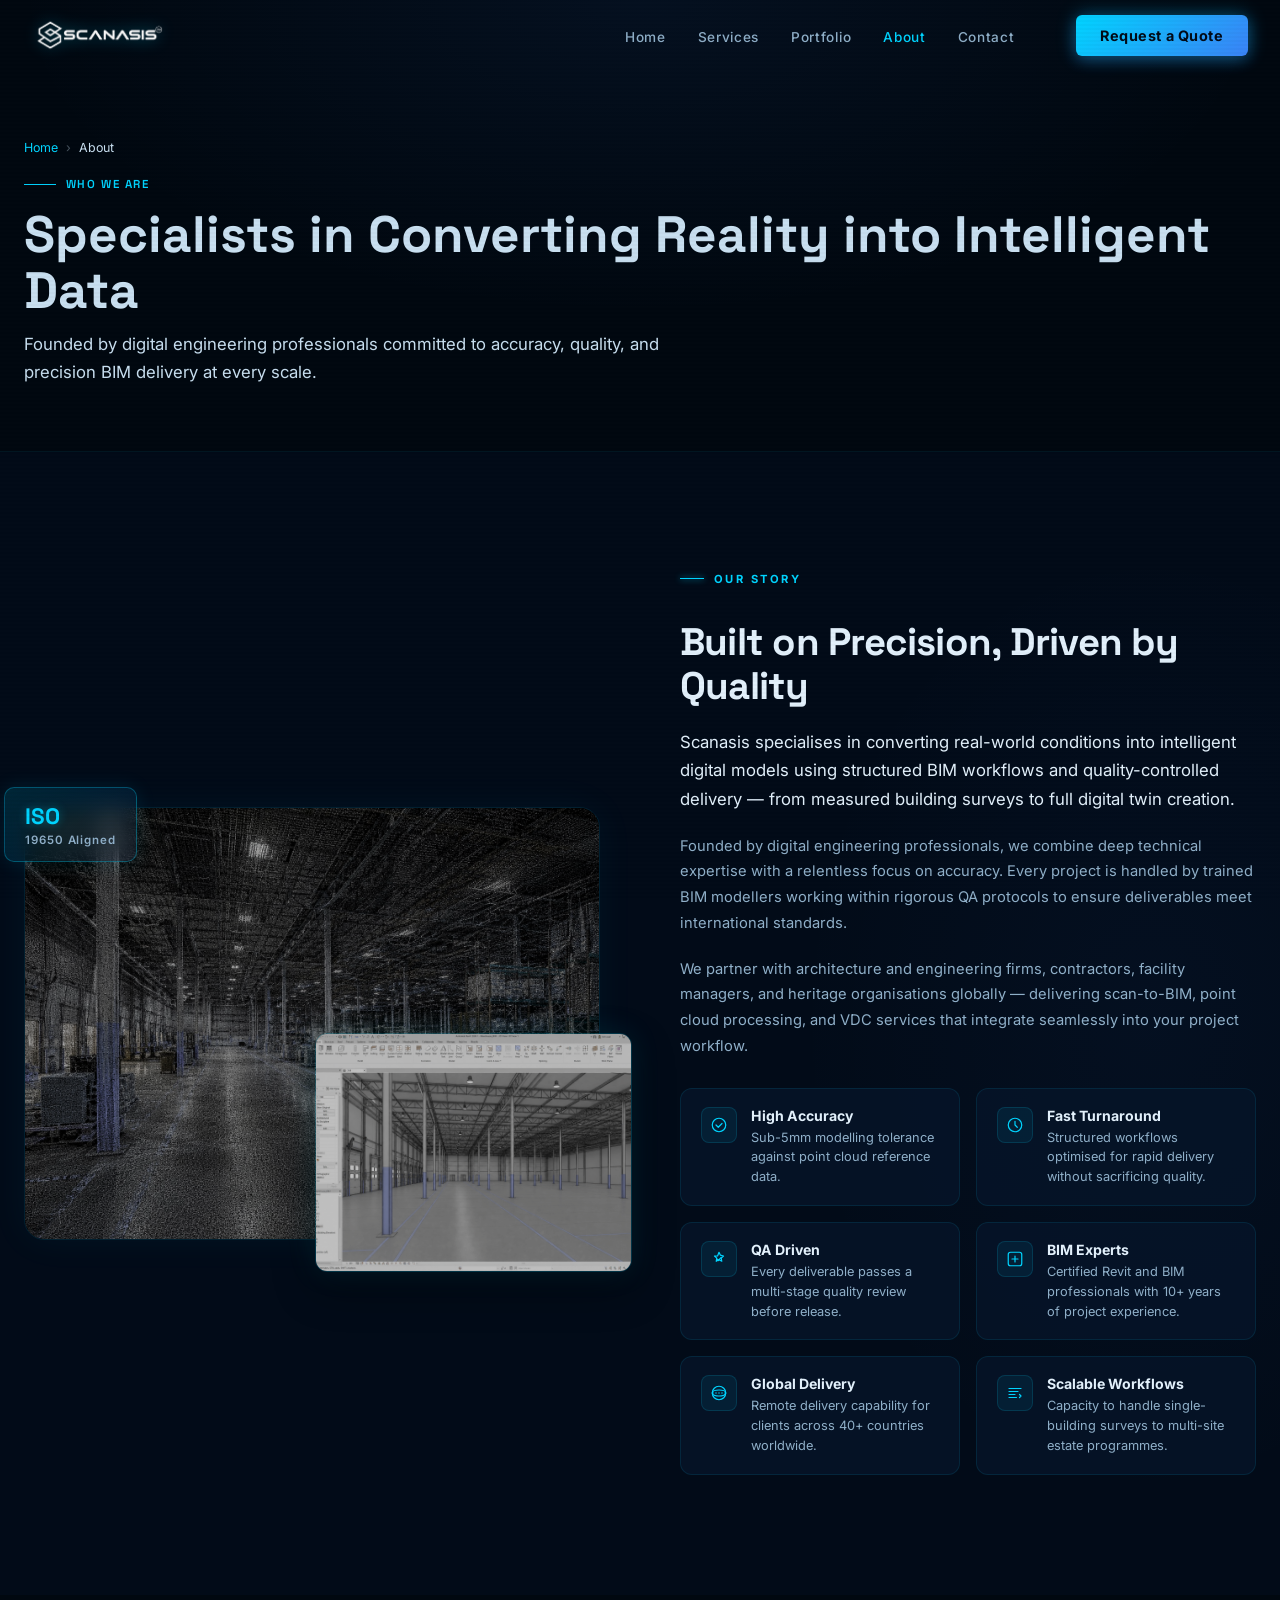
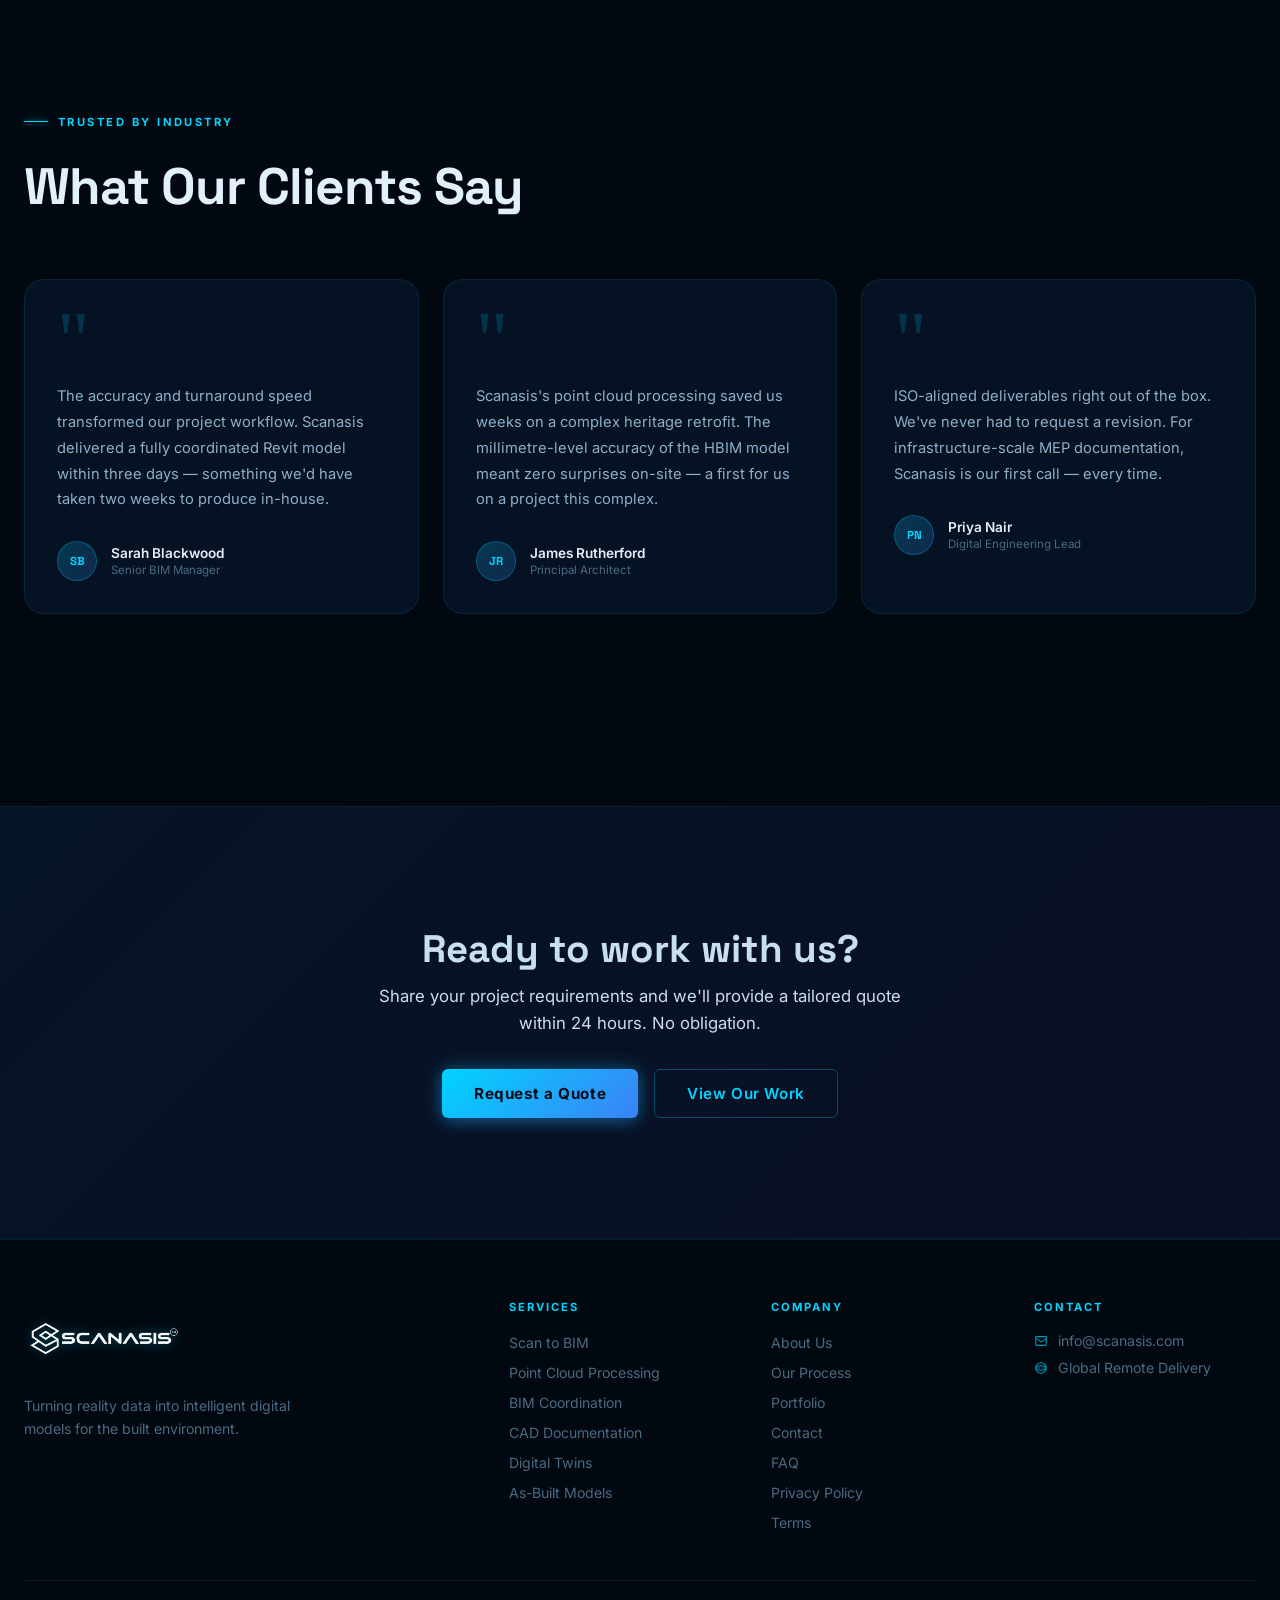
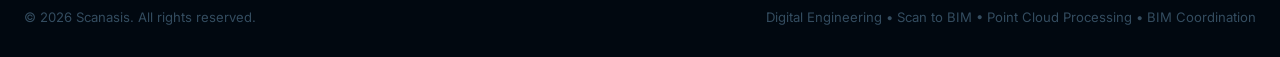
==== commit 278abaaa: "Publish tested Scanasis website" ====
--- a/about.html
+++ b/about.html
@@ -278,6 +278,9 @@
             <li><a href="services.html" class="footer-link">Our Process</a></li>
             <li><a href="portfolio.html" class="footer-link">Portfolio</a></li>
             <li><a href="contact.html" class="footer-link">Contact</a></li>
+            <li><a href="faq.html" class="footer-link">FAQ</a></li>
+            <li><a href="privacy.html" class="footer-link">Privacy Policy</a></li>
+            <li><a href="terms.html" class="footer-link">Terms</a></li>
           </ul>
         </div>
         <div class="footer-col">
@@ -288,7 +291,7 @@
                 <path d="M2 4a1 1 0 011-1h10a1 1 0 011 1v8a1 1 0 01-1 1H3a1 1 0 01-1-1V4z" stroke="currentColor" stroke-width="1.2"/>
                 <path d="M2 5l6 4 6-4" stroke="currentColor" stroke-width="1.2" stroke-linecap="round"/>
               </svg>
-              <a href="mailto:scanasis@outlook.com" class="footer-link">scanasis@outlook.com</a>
+              <a href="mailto:info@scanasis.com" class="footer-link">info@scanasis.com</a>
             </li>
             <li>
               <svg viewBox="0 0 16 16" fill="none" xmlns="http://www.w3.org/2000/svg" aria-hidden="true">
--- a/style.css
+++ b/style.css
@@ -1322,6 +1322,23 @@
 
 .footer-copy, .footer-legal { font-size: 0.82rem; color: var(--muted); opacity: 0.7; }
 
+/* ─── POLICY AND FAQ PAGES ───────────────────────────────────── */
+.policy-section, .faq-section { background: var(--bg); }
+.policy-container, .faq-container { max-width: 840px; }
+.policy-container { padding-top: 18px; }
+.policy-container h2 { margin-top: 42px; margin-bottom: 12px; color: var(--text); font-family: var(--font-display); font-size: clamp(1.3rem, 2.5vw, 1.8rem); }
+.policy-container p { max-width: 760px; color: var(--text-soft); font-size: 1rem; line-height: 1.85; }
+.policy-container a, .faq-item a { color: var(--cyan); }
+.policy-updated { color: var(--cyan) !important; font-size: 0.75rem !important; font-weight: 700; letter-spacing: 0.14em; text-transform: uppercase; }
+.policy-note { margin-top: 46px; padding: 18px 20px; border-left: 2px solid var(--cyan); background: rgba(0,212,255,0.05); font-size: 0.9rem !important; }
+.faq-container { display: flex; flex-direction: column; gap: 12px; }
+.faq-item { border: 1px solid var(--line); background: rgba(11,27,46,0.52); }
+.faq-item summary { cursor: pointer; list-style: none; padding: 22px 52px 22px 24px; color: var(--text); font-family: var(--font-display); font-size: 1.15rem; font-weight: 600; position: relative; }
+.faq-item summary::-webkit-details-marker { display: none; }
+.faq-item summary::after { content: '+'; position: absolute; right: 24px; color: var(--cyan); font-family: var(--font-body); font-size: 1.5rem; font-weight: 300; }
+.faq-item[open] summary::after { content: '−'; }
+.faq-item p { margin: 0; padding: 0 52px 24px 24px; color: var(--text-soft); line-height: 1.8; }
+
 /* ─── REVEAL ANIMATIONS ─────────────────────────────────────── */
 [class*="reveal-"] {
   opacity: 0;
